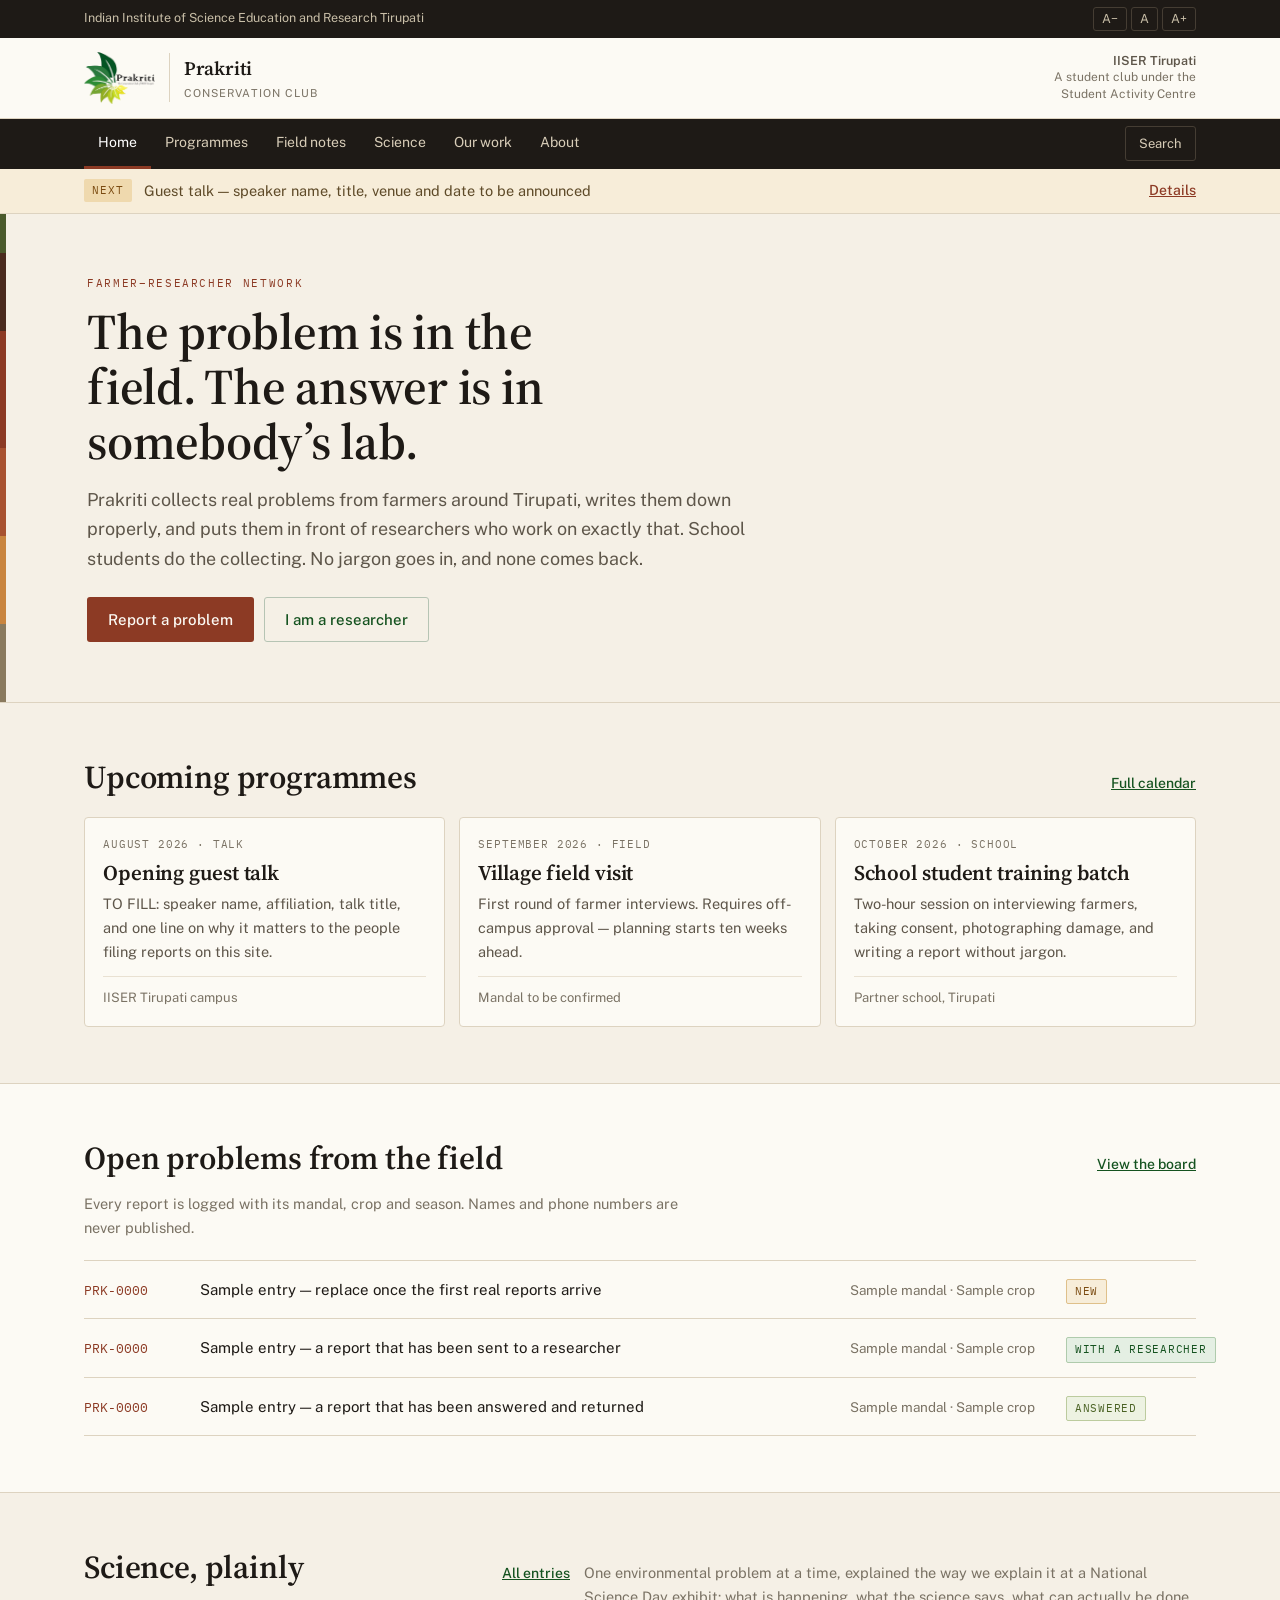
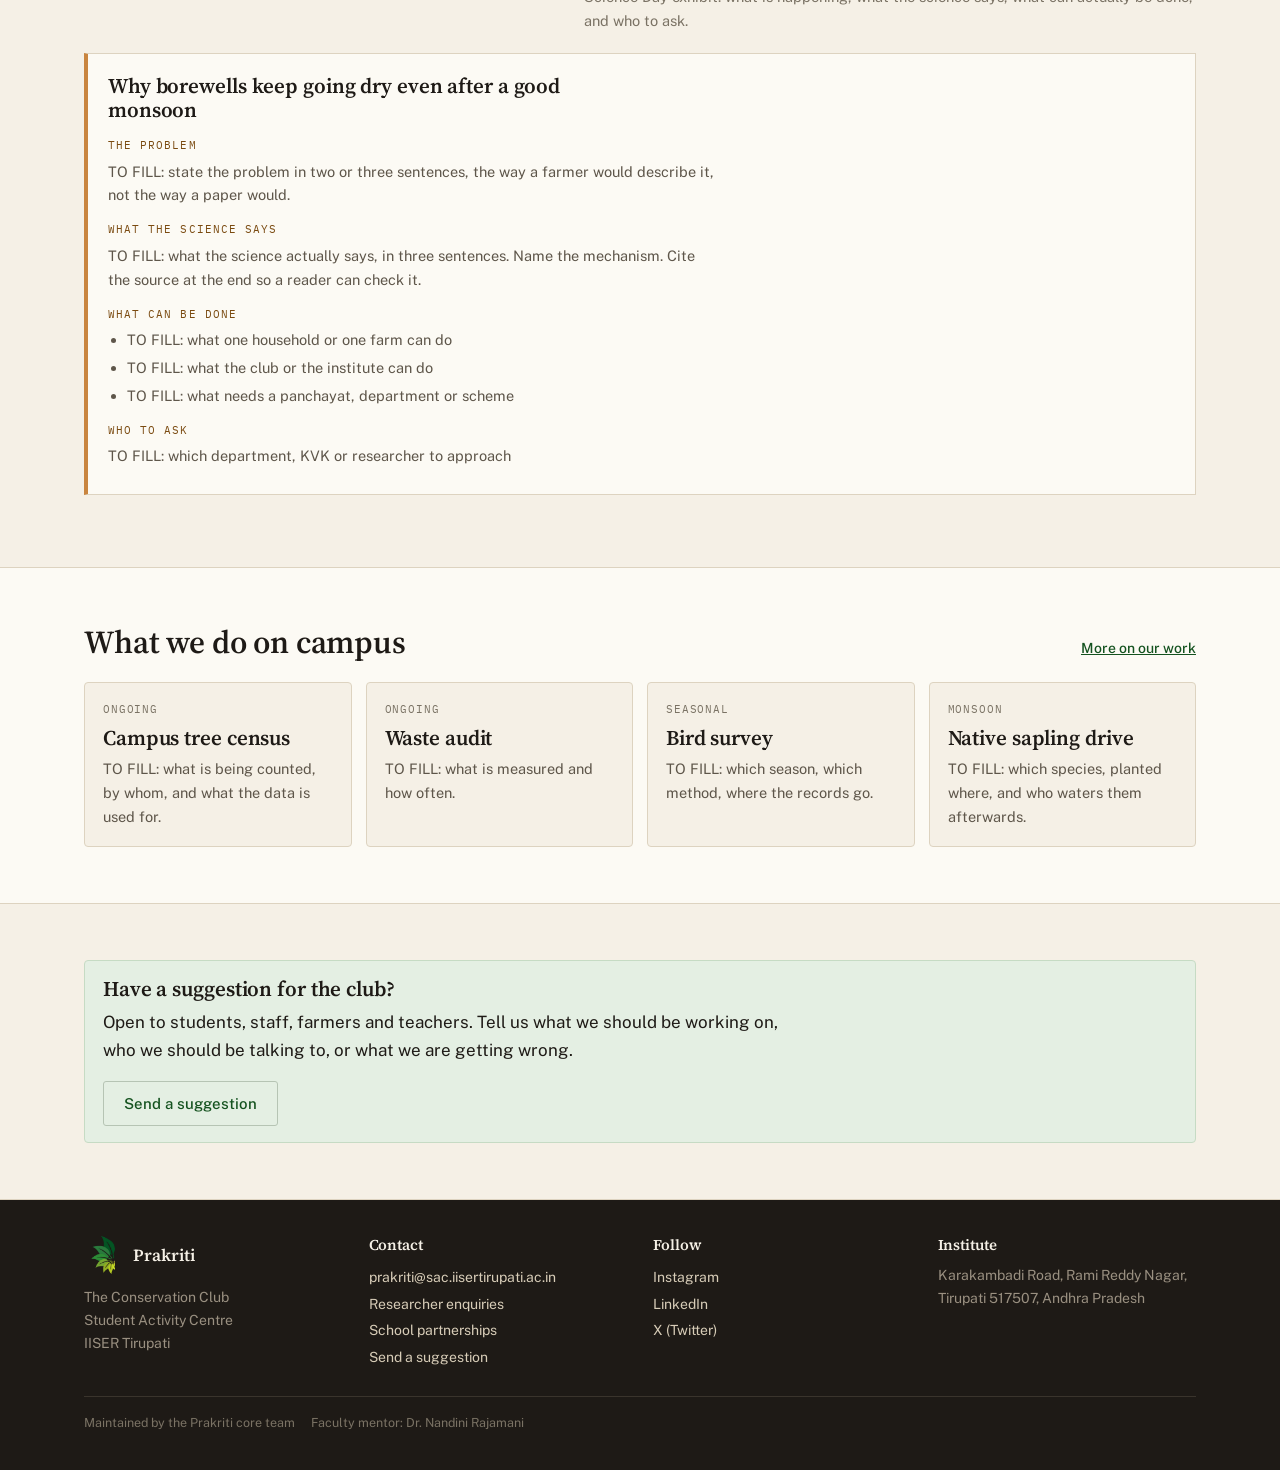
==== index.html @ 2c7c0fa4 "add site files" ====
<!DOCTYPE html>
<html lang="en">
<head>
<meta charset="utf-8">
<meta name="viewport" content="width=device-width,initial-scale=1">
<title>Prakriti — The Conservation Club of IISER Tirupati</title>
<meta name="description" content="Farmers around Tirupati report what is going wrong in their fields. School students file the reports. Researchers answer them. A student club under the Student Activity Centre, IISER Tirupati.">
<link rel="icon" href="assets/img/favicon.png">
<link rel="apple-touch-icon" href="assets/img/apple-touch-icon.png">
<link rel="preconnect" href="https://fonts.googleapis.com">
<link rel="preconnect" href="https://fonts.gstatic.com" crossorigin>
<link href="https://fonts.googleapis.com/css2?family=IBM+Plex+Mono&family=Noto+Sans+Telugu:wght@400;600&family=Public+Sans:wght@400;500;600&family=Source+Serif+4:opsz,wght@8..60,600&display=swap" rel="stylesheet">
<link rel="stylesheet" href="assets/css/style.css">
</head>
<body>
<a class="skip" href="#main">Skip to content</a>
<div id="site-header"></div>

<main id="main">

  <div class="hero">
    <div class="strata" aria-hidden="true"></div>
    <div class="hero__body">
      <p class="eyebrow">Farmer–researcher network</p>
      <h1>The problem is in the field. The answer is in somebody&rsquo;s lab.</h1>
      <p class="lede">Prakriti collects real problems from farmers around Tirupati, writes them down properly, and puts them in front of researchers who work on exactly that. School students do the collecting. No jargon goes in, and none comes back.</p>
      <div class="btnrow">
        <a class="btn btn--primary" href="field-notes.html#report">Report a problem</a>
        <a class="btn btn--secondary" href="field-notes.html#researchers">I am a researcher</a>
      </div>
    </div>
  </div>

  <section class="section">
    <div class="wrap">
      <div class="sectionhead">
        <h2>Upcoming programmes</h2>
        <a href="programmes.html">Full calendar</a>
      </div>
      <div class="grid grid--3" id="home-events"></div>
    </div>
  </section>

  <section class="section section--paper">
    <div class="wrap">
      <div class="sectionhead">
        <h2>Open problems from the field</h2>
        <a href="field-notes.html">View the board</a>
        <p>Every report is logged with its mandal, crop and season. Names and phone numbers are never published.</p>
      </div>
      <div class="board" id="home-reports"></div>
    </div>
  </section>

  <section class="section">
    <div class="wrap">
      <div class="sectionhead">
        <h2>Science, plainly</h2>
        <a href="science.html">All entries</a>
        <p>One environmental problem at a time, explained the way we explain it at a National Science Day exhibit: what is happening, what the science says, what can actually be done, and who to ask.</p>
      </div>
      <div id="home-science"></div>
    </div>
  </section>

  <section class="section section--paper">
    <div class="wrap">
      <div class="sectionhead">
        <h2>What we do on campus</h2>
        <a href="our-work.html">More on our work</a>
      </div>
      <div class="grid grid--4" id="initiatives"></div>
    </div>
  </section>

  <section class="section">
    <div class="wrap">
      <div class="callout">
        <h3 style="margin-bottom:6px">Have a suggestion for the club?</h3>
        <p>Open to students, staff, farmers and teachers. Tell us what we should be working on, who we should be talking to, or what we are getting wrong.</p>
        <p><a class="btn btn--secondary" id="suggest-link" href="#">Send a suggestion</a></p>
      </div>
    </div>
  </section>

</main>

<div id="site-footer"></div>
<script src="assets/js/content.js"></script>
<script src="assets/js/site.js"></script>
<script>
  document.addEventListener("DOMContentLoaded", function () {
    var a = document.getElementById("suggest-link");
    if (a) a.href = "mailto:" + SITE.email + "?subject=" + encodeURIComponent("Suggestion for Prakriti");
  });
</script>
</body>
</html>
---- assets/css/style.css ----
/* Prakriti — Conservation Club, IISER Tirupati
   Direction C: Soil and Signal
   Edit content in assets/js/content.js, not here. */

:root{
  --millet:#F5F0E6;
  --paper:#FCFAF4;
  --ink:#1E1A16;
  --ink-soft:#5E564A;
  --muted:#7A7264;
  --rule:#DDD3C0;
  --rule-soft:#E9E1D2;

  --laterite:#8C3A24;
  --laterite-dark:#6B2A18;
  --laterite-bg:#F5E3DC;

  --ochre:#C9853F;
  --ochre-bg:#F7EDD9;
  --ochre-text:#7A4A10;

  --green:#1B6B2E;
  --green-dark:#14521F;
  --green-bg:#E4EFE3;

  --leaf:#4A6224;

  --serif:"Source Serif 4",Georgia,serif;
  --sans:"Public Sans",system-ui,-apple-system,sans-serif;
  --mono:"IBM Plex Mono",ui-monospace,monospace;
  --telugu:"Noto Sans Telugu",var(--sans);

  --wrap:1200px;
  --gut:clamp(18px,4vw,44px);
  --strata:linear-gradient(180deg,#4A5A2C 0 8%,#4A2B1E 8% 24%,#8C3A24 24% 48%,#A85230 48% 66%,#C9853F 66% 84%,#8A7A5E 84% 100%);
}

*{box-sizing:border-box}
html{scroll-behavior:smooth;font-size:var(--rootsize,17px)}
body{
  margin:0;background:var(--millet);color:var(--ink);
  font-family:var(--sans);font-size:1rem;line-height:1.65;
  -webkit-font-smoothing:antialiased;
}
img{max-width:100%;display:block}
a{color:var(--green-dark)}
a:hover{color:var(--green)}
:focus-visible{outline:2px solid var(--laterite);outline-offset:2px}

.wrap{max-width:var(--wrap);margin:0 auto;padding-inline:var(--gut)}
.skip{position:absolute;left:-9999px}
.skip:focus{left:8px;top:8px;z-index:200;background:var(--paper);padding:8px 14px;border-radius:3px}
.sr{position:absolute;width:1px;height:1px;overflow:hidden;clip:rect(0 0 0 0);white-space:nowrap}

h1,h2,h3,h4{font-family:var(--serif);font-weight:600;line-height:1.18;margin:0;letter-spacing:-.005em}
h1{font-size:clamp(30px,4.4vw,50px);line-height:1.1}
h2{font-size:clamp(22px,2.8vw,32px)}
h3{font-size:clamp(17px,1.7vw,21px)}
h4{font-size:16px}
p{margin:0 0 1rem;max-width:68ch}
.lede{font-size:clamp(16px,1.4vw,19px);color:var(--ink-soft)}
.eyebrow{font-family:var(--mono);font-size:11px;letter-spacing:.15em;text-transform:uppercase;color:var(--laterite);margin:0 0 12px}
.muted{color:var(--muted)}
[lang="te"]{font-family:var(--telugu);line-height:1.85}

/* ---------- top bar ---------- */
.topbar{background:var(--ink);color:#C9BFA8;font-size:12.5px}
.topbar__in{display:flex;align-items:center;gap:14px;padding-block:7px;flex-wrap:wrap}
.topbar__name{margin-right:auto}
.topbar button{
  background:none;border:1px solid #453D33;color:inherit;font:inherit;
  padding:2px 8px;border-radius:3px;cursor:pointer;line-height:1.4;
}
.topbar button:hover{border-color:#7A7264;color:#F5F0E6}
.sizeset{display:flex;gap:4px}

/* ---------- masthead ---------- */
.masthead{background:var(--paper);border-bottom:1px solid var(--rule)}
.masthead__in{display:flex;align-items:center;gap:16px;padding-block:14px}
.lockup{display:flex;align-items:center;gap:14px;text-decoration:none;color:inherit}
.lockup img{height:52px;width:auto}
.lockup__txt{border-left:1px solid var(--rule);padding-left:14px}
.lockup__txt b{display:block;font-family:var(--serif);font-size:19px;font-weight:600;letter-spacing:-.01em}
.lockup__txt span{display:block;font-size:11px;letter-spacing:.1em;text-transform:uppercase;color:var(--muted)}
.masthead__inst{margin-left:auto;text-align:right;font-size:12px;color:var(--muted);line-height:1.4;max-width:22ch}
.masthead__inst b{display:block;color:var(--ink-soft);font-weight:600;font-size:12.5px}
@media(max-width:720px){
  .lockup img{height:40px}
  .masthead__inst{display:none}
}

/* ---------- nav ---------- */
.mainnav{background:var(--ink);position:sticky;top:0;z-index:80}
.mainnav__in{display:flex;align-items:stretch;gap:2px;padding-inline:var(--gut);max-width:var(--wrap);margin:0 auto}
.mainnav a{
  color:#D8CDB8;text-decoration:none;font-size:14px;padding:12px 14px;
  border-bottom:3px solid transparent;white-space:nowrap;
}
.mainnav a:hover{color:#fff;background:#2C251E}
.mainnav a[aria-current="page"]{color:#fff;border-bottom-color:var(--laterite)}
.navsearch{
  margin-left:auto;align-self:center;background:none;border:1px solid #453D33;
  color:#D8CDB8;font:inherit;font-size:13px;padding:6px 13px;border-radius:3px;cursor:pointer;
  display:flex;align-items:center;gap:7px;
}
.navsearch:hover{border-color:#7A7264;color:#fff}
.navtoggle{display:none;margin-left:auto;align-self:center;background:none;border:1px solid #453D33;color:#D8CDB8;font:inherit;padding:6px 12px;border-radius:3px;cursor:pointer}
@media(max-width:900px){
  .mainnav__in{flex-wrap:wrap}
  .navtoggle{display:block}
  .mainnav__links{display:none;width:100%;flex-direction:column;padding-bottom:8px}
  .mainnav__links.open{display:flex}
  .mainnav__links a{border-bottom:1px solid #2C251E;border-left:3px solid transparent}
  .mainnav__links a[aria-current="page"]{border-left-color:var(--laterite);border-bottom-color:#2C251E}
  .navsearch{order:-1;margin-left:auto}
}
@media(min-width:901px){.mainnav__links{display:flex}}

/* ---------- strata + hero ---------- */
.strata{width:6px;flex:none;background:var(--strata)}
.hero{display:flex;background:var(--millet);border-bottom:1px solid var(--rule)}
.hero__body{flex:1;padding:clamp(30px,5vw,60px) var(--gut);max-width:var(--wrap);margin-inline:auto}
.hero h1{max-width:20ch;margin-bottom:16px}
.hero .lede{max-width:60ch}
.btnrow{display:flex;flex-wrap:wrap;gap:10px;margin-top:24px}

.btn{
  display:inline-block;font-family:var(--sans);font-size:15px;font-weight:500;
  padding:11px 20px;border-radius:3px;border:1px solid transparent;
  text-decoration:none;cursor:pointer;line-height:1.4;
}
.btn--primary{background:var(--laterite);color:var(--paper)}
.btn--primary:hover{background:var(--laterite-dark);color:var(--paper)}
.btn--secondary{border-color:#B6C4B4;color:var(--green-dark);background:none}
.btn--secondary:hover{border-color:var(--green);background:var(--green-bg);color:var(--green-dark)}
.btn--wide{width:100%;text-align:center}

/* ---------- announcement ---------- */
.announce{background:var(--ochre-bg);border-bottom:1px solid var(--rule)}
.announce__in{display:flex;align-items:center;gap:12px;padding-block:10px;flex-wrap:wrap}
.tag{
  font-family:var(--mono);font-size:10.5px;letter-spacing:.1em;text-transform:uppercase;
  padding:3px 8px;border-radius:2px;background:#EFD9AE;color:var(--ochre-text);white-space:nowrap;
}
.announce__txt{font-size:14.5px;color:#5E4A28}
.announce a{margin-left:auto;font-size:14px;color:var(--laterite);font-weight:500}

/* ---------- sections ---------- */
.section{padding-block:clamp(34px,5vw,56px);border-bottom:1px solid var(--rule)}
.section--paper{background:var(--paper)}
.sectionhead{display:flex;align-items:baseline;gap:14px;flex-wrap:wrap;margin-bottom:20px}
.sectionhead p{margin:0;width:100%;color:var(--muted);font-size:14.5px}
.sectionhead a{margin-left:auto;font-size:14px;font-weight:500}

.crumbs{font-size:13px;color:var(--muted);padding-block:12px}
.crumbs a{color:var(--muted)}

.pagehead{padding-block:clamp(26px,4vw,44px);border-bottom:1px solid var(--rule)}
.pagehead h1{margin-bottom:10px}

/* ---------- cards ---------- */
.grid{display:grid;gap:14px}
.grid--3{grid-template-columns:repeat(auto-fit,minmax(240px,1fr))}
.grid--4{grid-template-columns:repeat(auto-fit,minmax(190px,1fr))}
.grid--2{grid-template-columns:repeat(auto-fit,minmax(300px,1fr))}

.card{background:var(--paper);border:1px solid var(--rule);border-radius:4px;padding:18px}
.section--paper .card{background:var(--millet)}
.card__meta{font-family:var(--mono);font-size:10.5px;letter-spacing:.08em;text-transform:uppercase;color:var(--muted);margin-bottom:8px}
.card h3{margin-bottom:6px}
.card p{font-size:14.5px;color:var(--ink-soft);margin:0}
.card__foot{margin-top:12px;padding-top:10px;border-top:1px solid var(--rule-soft);font-size:13px;color:var(--muted)}

/* ---------- report board ---------- */
.board{border-top:1px solid var(--rule)}
.brow{
  display:grid;grid-template-columns:100px 1fr 200px 130px;gap:16px;align-items:baseline;
  padding:14px 0;border-bottom:1px solid var(--rule);
}
.brow__id{font-family:var(--mono);font-size:12.5px;color:var(--laterite)}
.brow__q{font-size:15px}
.brow__loc{font-size:13.5px;color:var(--muted)}
@media(max-width:820px){
  .brow{grid-template-columns:100px 1fr;row-gap:5px}
  .brow__loc,.brow__status{grid-column:2}
}
.chip{
  display:inline-block;font-family:var(--mono);font-size:10.5px;letter-spacing:.07em;
  text-transform:uppercase;padding:3px 8px;border-radius:2px;border:1px solid;white-space:nowrap;
}
.chip--new{color:var(--ochre-text);border-color:#DFC08A;background:var(--ochre-bg)}
.chip--routed{color:var(--green-dark);border-color:#AFCBAC;background:var(--green-bg)}
.chip--answered{color:var(--leaf);border-color:#BCCB9E;background:#EDF2E2}

/* ---------- science entry ---------- */
.sci{background:var(--paper);border:1px solid var(--rule);border-left:4px solid var(--ochre);border-radius:0;padding:20px;margin-bottom:16px}
.section--paper .sci{background:var(--millet)}
.sci h3{margin-bottom:14px;max-width:46ch}
.sci__block{margin-bottom:14px}
.sci__block:last-child{margin-bottom:0}
.sci__label{font-family:var(--mono);font-size:10.5px;letter-spacing:.1em;text-transform:uppercase;color:var(--ochre-text);margin-bottom:5px}
.sci__block p{font-size:14.5px;color:var(--ink-soft);margin:0 0 6px}
.sci__block ul{margin:0;padding-left:19px;font-size:14.5px;color:var(--ink-soft)}
.sci__block li{margin-bottom:4px}

/* ---------- people ---------- */
.person{display:flex;gap:16px;background:var(--paper);border:1px solid var(--rule);border-radius:4px;padding:18px}
.section--paper .person{background:var(--millet)}
.person__ph{
  width:76px;height:76px;flex:none;border-radius:4px;background:var(--rule-soft);
  border:1px solid var(--rule);display:flex;align-items:center;justify-content:center;
  font-family:var(--mono);font-size:9.5px;color:var(--muted);text-align:center;overflow:hidden;
}
.person__ph img{width:100%;height:100%;object-fit:cover}
.person h3{font-size:18px;margin-bottom:2px}
.person__role{font-size:13.5px;color:var(--muted);margin-bottom:8px}
.person p{font-size:14.5px;color:var(--ink-soft);margin:0 0 8px}

.reg{width:100%;border-collapse:collapse;font-size:14.5px}
.reg th{
  text-align:left;font-family:var(--mono);font-size:10.5px;letter-spacing:.09em;
  text-transform:uppercase;color:var(--muted);font-weight:400;
  padding:8px 12px 8px 0;border-bottom:1px solid var(--rule);
}
.reg td{padding:11px 12px 11px 0;border-bottom:1px solid var(--rule-soft);vertical-align:top}
.reg td:first-child{font-family:var(--mono);font-size:12.5px;color:var(--laterite);white-space:nowrap}

/* ---------- forms ---------- */
.field{margin-bottom:15px}
.field label{display:block;font-size:14px;font-weight:600;margin-bottom:5px}
.field .opt{font-weight:400;color:var(--muted);font-size:12.5px}
.field input,.field select,.field textarea{
  width:100%;background:var(--paper);border:1px solid var(--rule);color:var(--ink);
  font-family:inherit;font-size:16px;padding:11px 12px;border-radius:3px;
}
.field textarea{min-height:120px;resize:vertical}
.field input:focus,.field textarea:focus,.field select:focus{border-color:var(--laterite);outline:none}
.formnote{font-size:13.5px;color:var(--muted)}
.status{font-size:14px;min-height:1.4em;margin:12px 0 0}
.status[data-tone="ok"]{color:var(--leaf)}
.status[data-tone="err"]{color:var(--laterite)}

.callout{background:var(--green-bg);border:1px solid #C6DBC4;border-radius:4px;padding:16px 18px}
.callout p:last-child{margin-bottom:0}

/* ---------- search ---------- */
.searchpanel{
  display:none;position:fixed;inset:0;z-index:120;background:rgba(30,26,22,.55);
  padding:8vh 16px 16px;
}
.searchpanel.open{display:block}
.searchbox{
  max-width:620px;margin:0 auto;background:var(--paper);border-radius:6px;
  border:1px solid var(--rule);overflow:hidden;
}
.searchbox input{
  width:100%;border:none;border-bottom:1px solid var(--rule);padding:16px 18px;
  font-family:inherit;font-size:17px;background:var(--paper);color:var(--ink);
}
.searchbox input:focus{outline:none}
.results{max-height:56vh;overflow-y:auto}
.results a{display:block;padding:12px 18px;border-bottom:1px solid var(--rule-soft);text-decoration:none;color:var(--ink)}
.results a:hover{background:var(--millet)}
.results .rk{font-family:var(--mono);font-size:10px;letter-spacing:.09em;text-transform:uppercase;color:var(--muted)}
.results .rt{font-size:15px;margin-top:2px}
.results__empty{padding:18px;color:var(--muted);font-size:14.5px}

/* ---------- footer ---------- */
.foot{background:var(--ink);color:#9A9081;padding-block:36px;font-size:14px}
.foot a{color:#D8CDB8;text-decoration:none}
.foot a:hover{color:#fff;text-decoration:underline}
.foot__grid{display:grid;grid-template-columns:repeat(auto-fit,minmax(190px,1fr));gap:26px}
.foot h4{font-family:var(--serif);color:#F5F0E6;font-size:15px;margin-bottom:10px;font-weight:600}
.foot ul{list-style:none;margin:0;padding:0;line-height:1.9}
.foot__brand{display:flex;align-items:center;gap:11px;margin-bottom:12px}
.foot__brand img{height:38px;width:auto}
.foot__brand b{font-family:var(--serif);color:#F5F0E6;font-size:17px;font-weight:600}
.foot__legal{
  border-top:1px solid #3A342C;margin-top:26px;padding-top:16px;
  font-size:12.5px;color:#7A7264;display:flex;gap:16px;flex-wrap:wrap;
}

.pending{
  border:1px dashed var(--rule);border-radius:4px;padding:16px 18px;
  color:var(--muted);font-size:14.5px;background:var(--paper);
}
.section--paper .pending{background:var(--millet)}

@media (prefers-reduced-motion:reduce){
  html{scroll-behavior:auto}
  *{animation:none!important;transition:none!important}
}
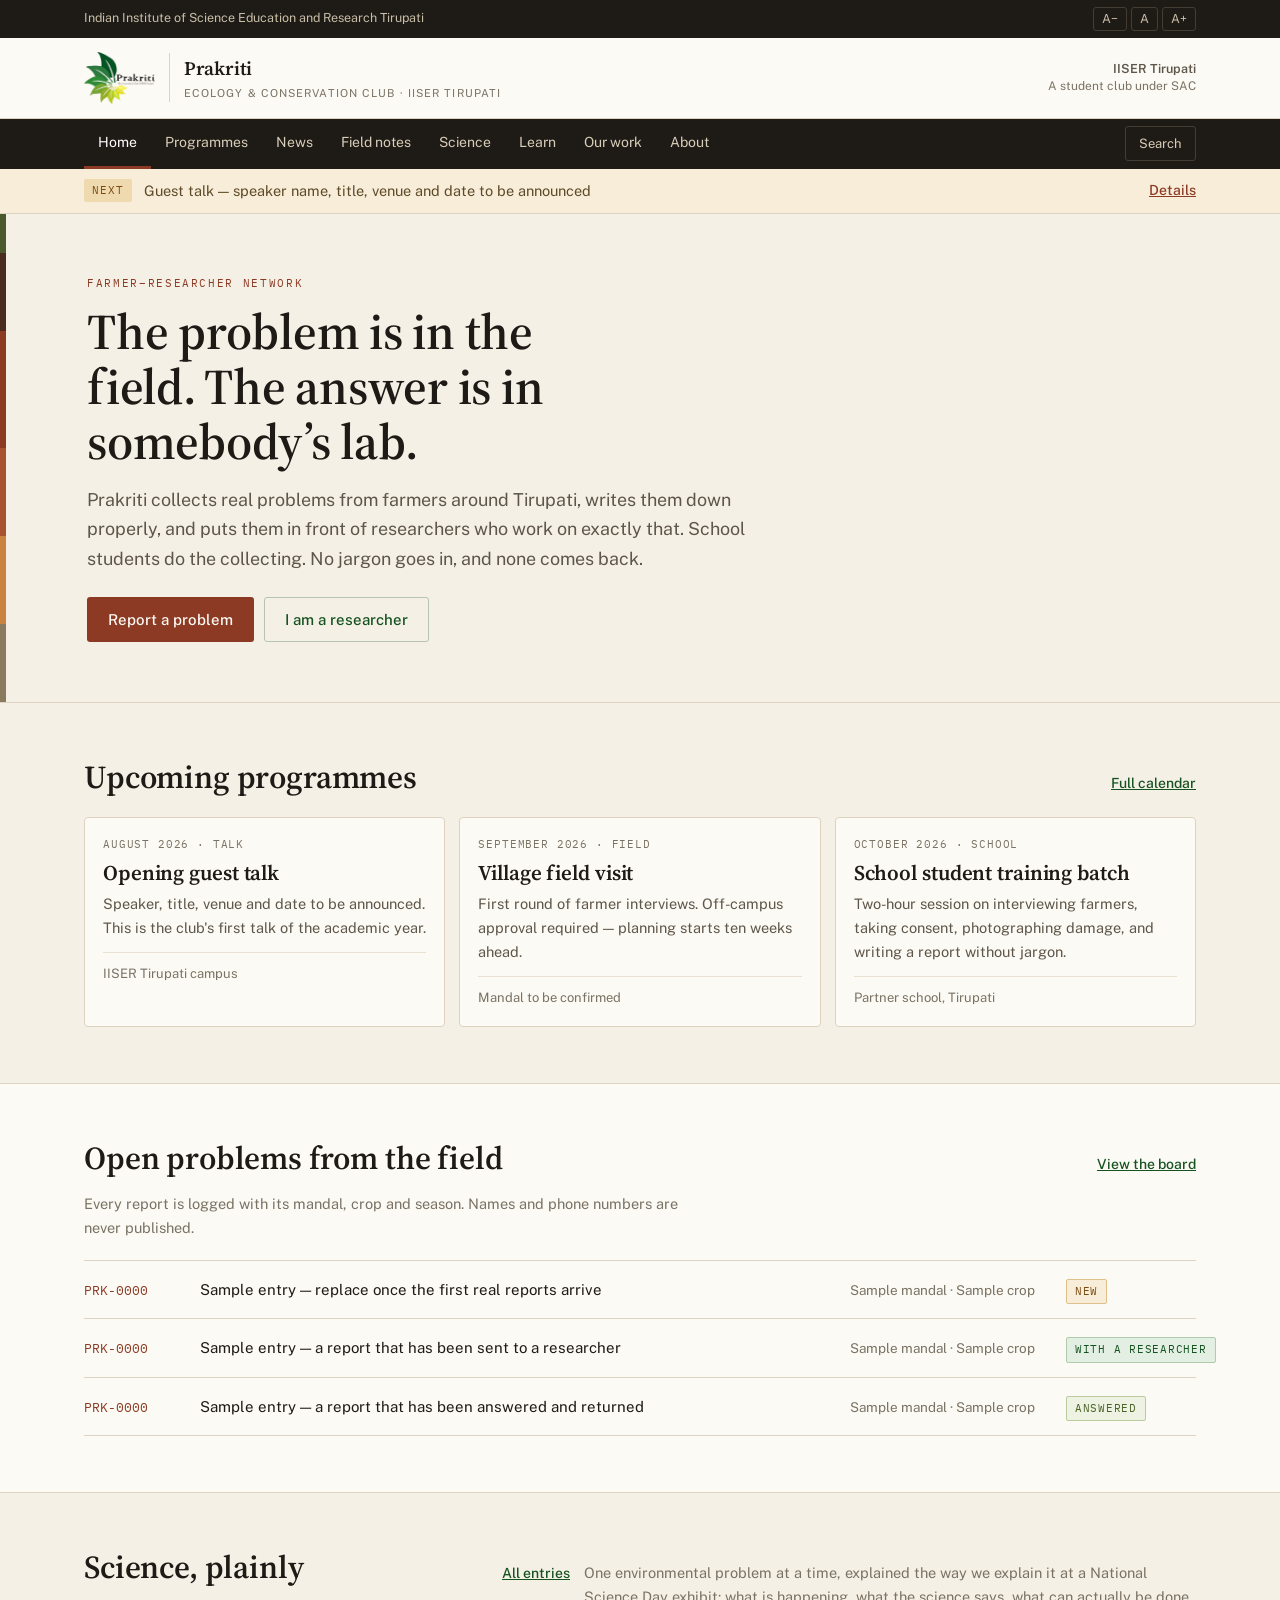
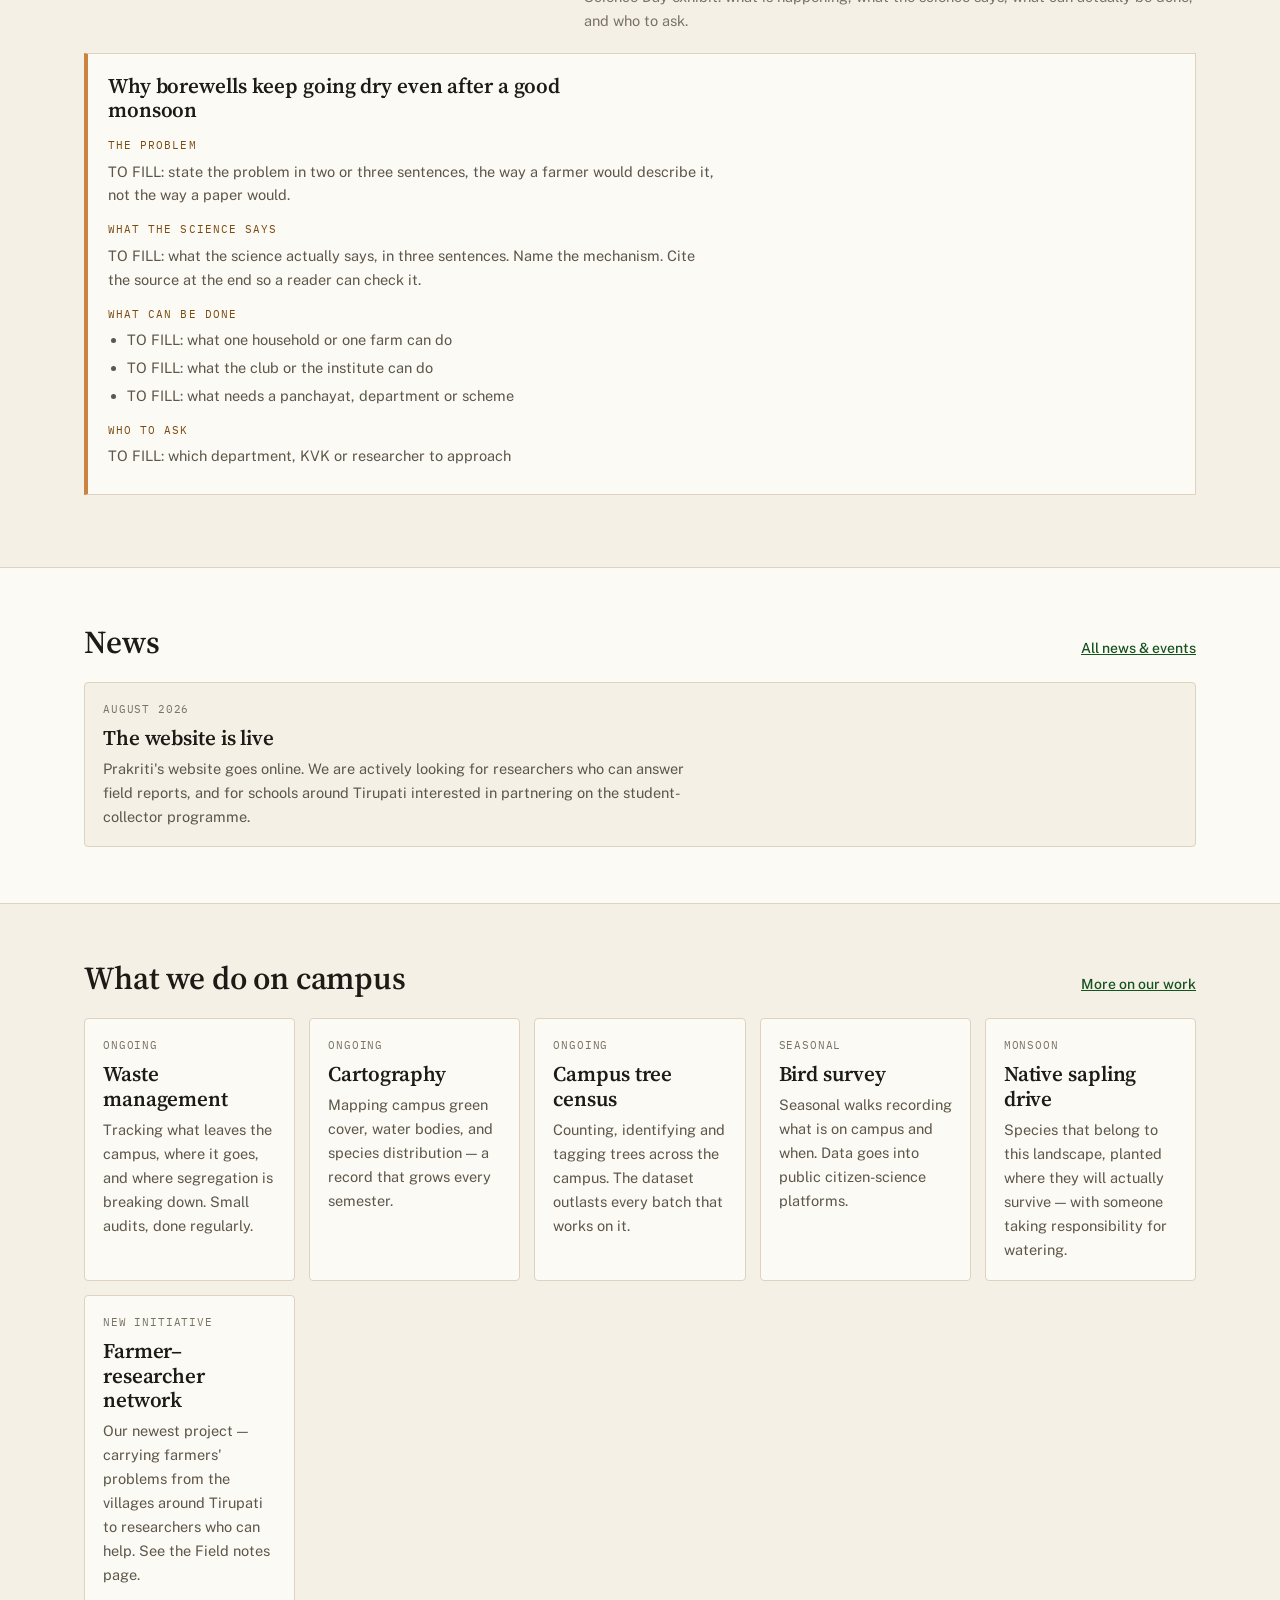
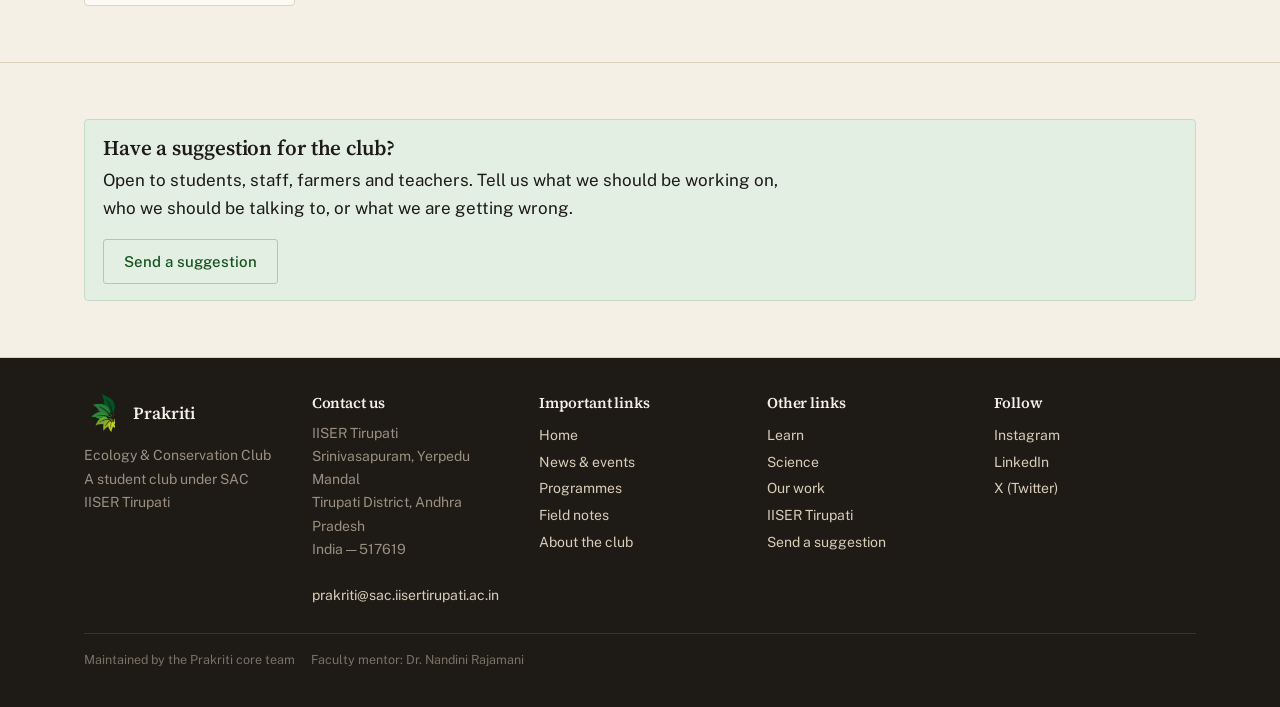
==== commit 29d4784d: "update content, add News and Learn pages" ====
--- a/index.html
+++ b/index.html
@@ -3,7 +3,7 @@
 <head>
 <meta charset="utf-8">
 <meta name="viewport" content="width=device-width,initial-scale=1">
-<title>Prakriti — The Conservation Club of IISER Tirupati</title>
+<title>Prakriti — Ecology and Conservation Club of IISER Tirupati</title>
 <meta name="description" content="Farmers around Tirupati report what is going wrong in their fields. School students file the reports. Researchers answer them. A student club under the Student Activity Centre, IISER Tirupati.">
 <link rel="icon" href="assets/img/favicon.png">
 <link rel="apple-touch-icon" href="assets/img/apple-touch-icon.png">
@@ -66,6 +66,16 @@
   <section class="section section--paper">
     <div class="wrap">
       <div class="sectionhead">
+        <h2>News</h2>
+        <a href="news.html">All news &amp; events</a>
+      </div>
+      <div class="grid grid--2" id="home-news"></div>
+    </div>
+  </section>
+
+  <section class="section">
+    <div class="wrap">
+      <div class="sectionhead">
         <h2>What we do on campus</h2>
         <a href="our-work.html">More on our work</a>
       </div>
--- a/assets/css/style.css
+++ b/assets/css/style.css
@@ -216,6 +216,9 @@
 .person__role{font-size:13.5px;color:var(--muted);margin-bottom:8px}
 .person p{font-size:14.5px;color:var(--ink-soft);margin:0 0 8px}
 
+.teamlist{margin:0;padding-left:18px;font-size:14.5px;color:var(--ink-soft);line-height:1.9}
+.teamlist li{margin-bottom:2px}
+
 .reg{width:100%;border-collapse:collapse;font-size:14.5px}
 .reg th{
   text-align:left;font-family:var(--mono);font-size:10.5px;letter-spacing:.09em;
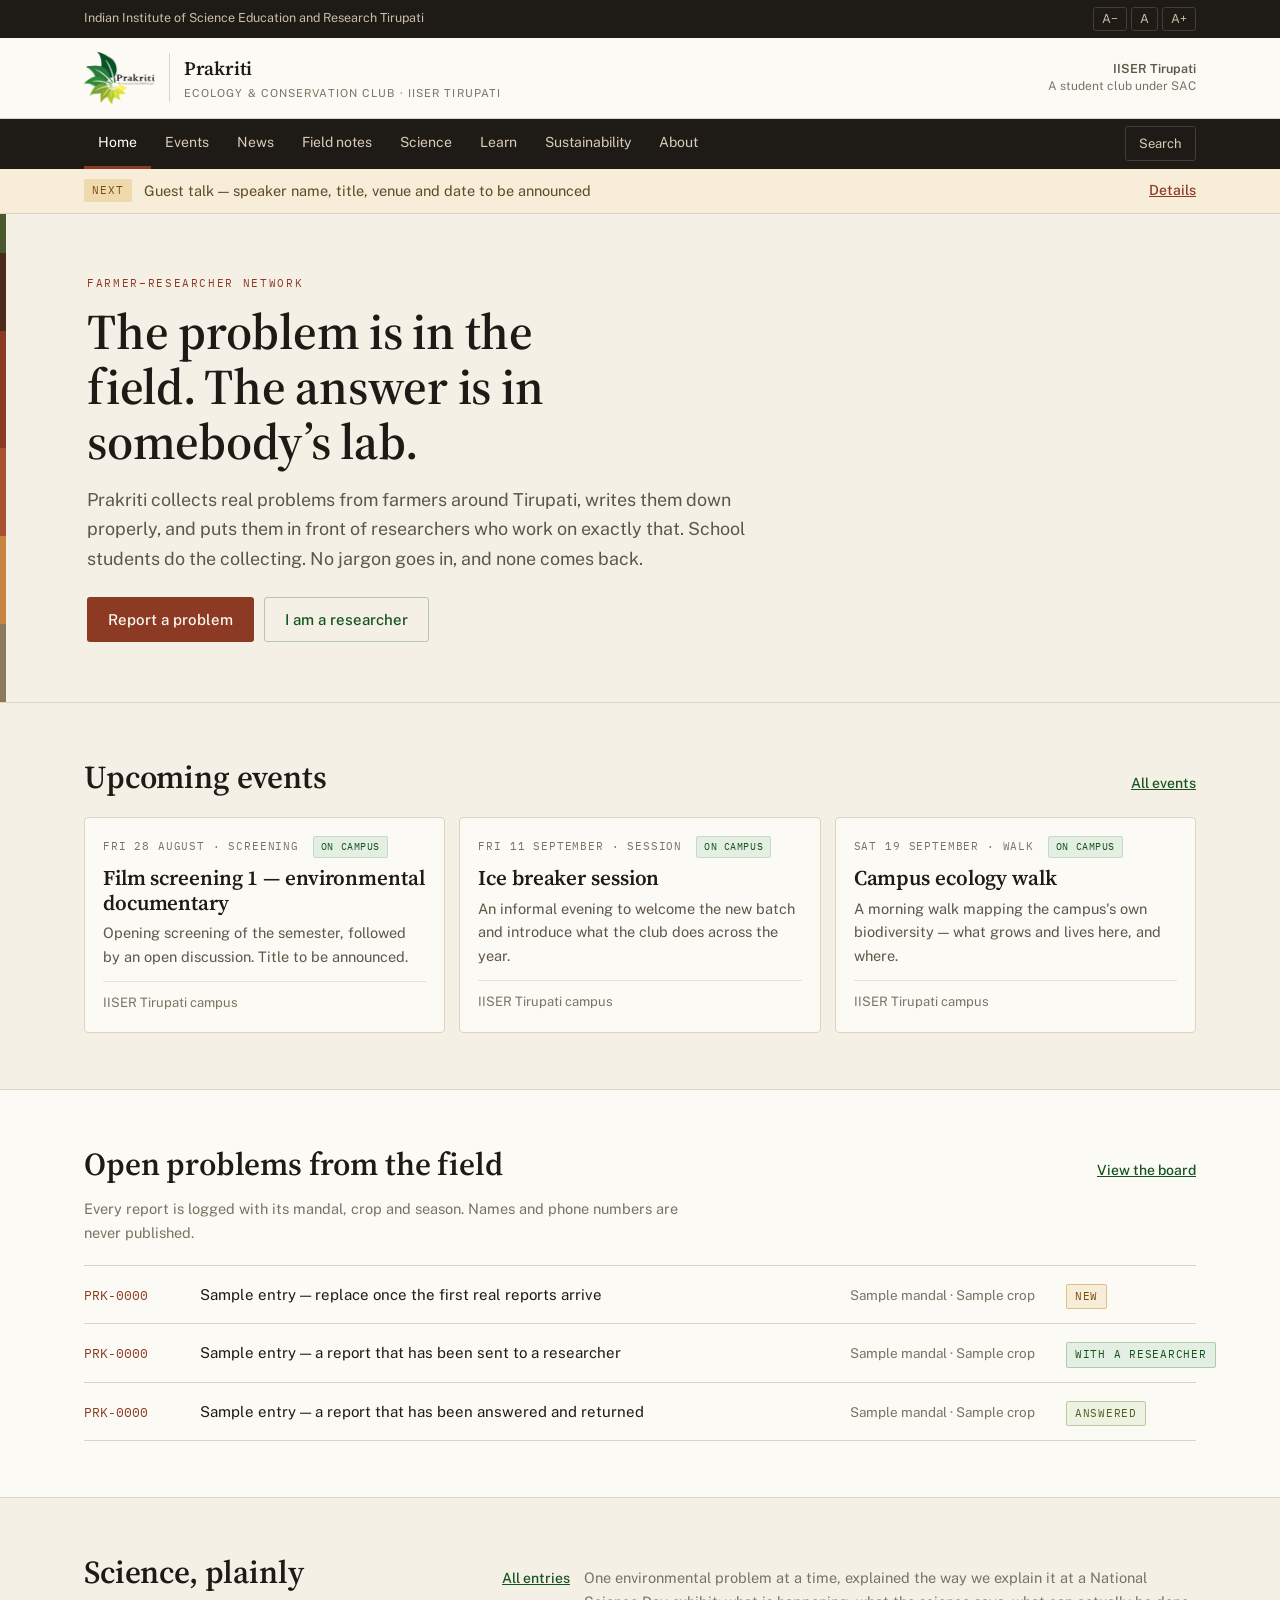
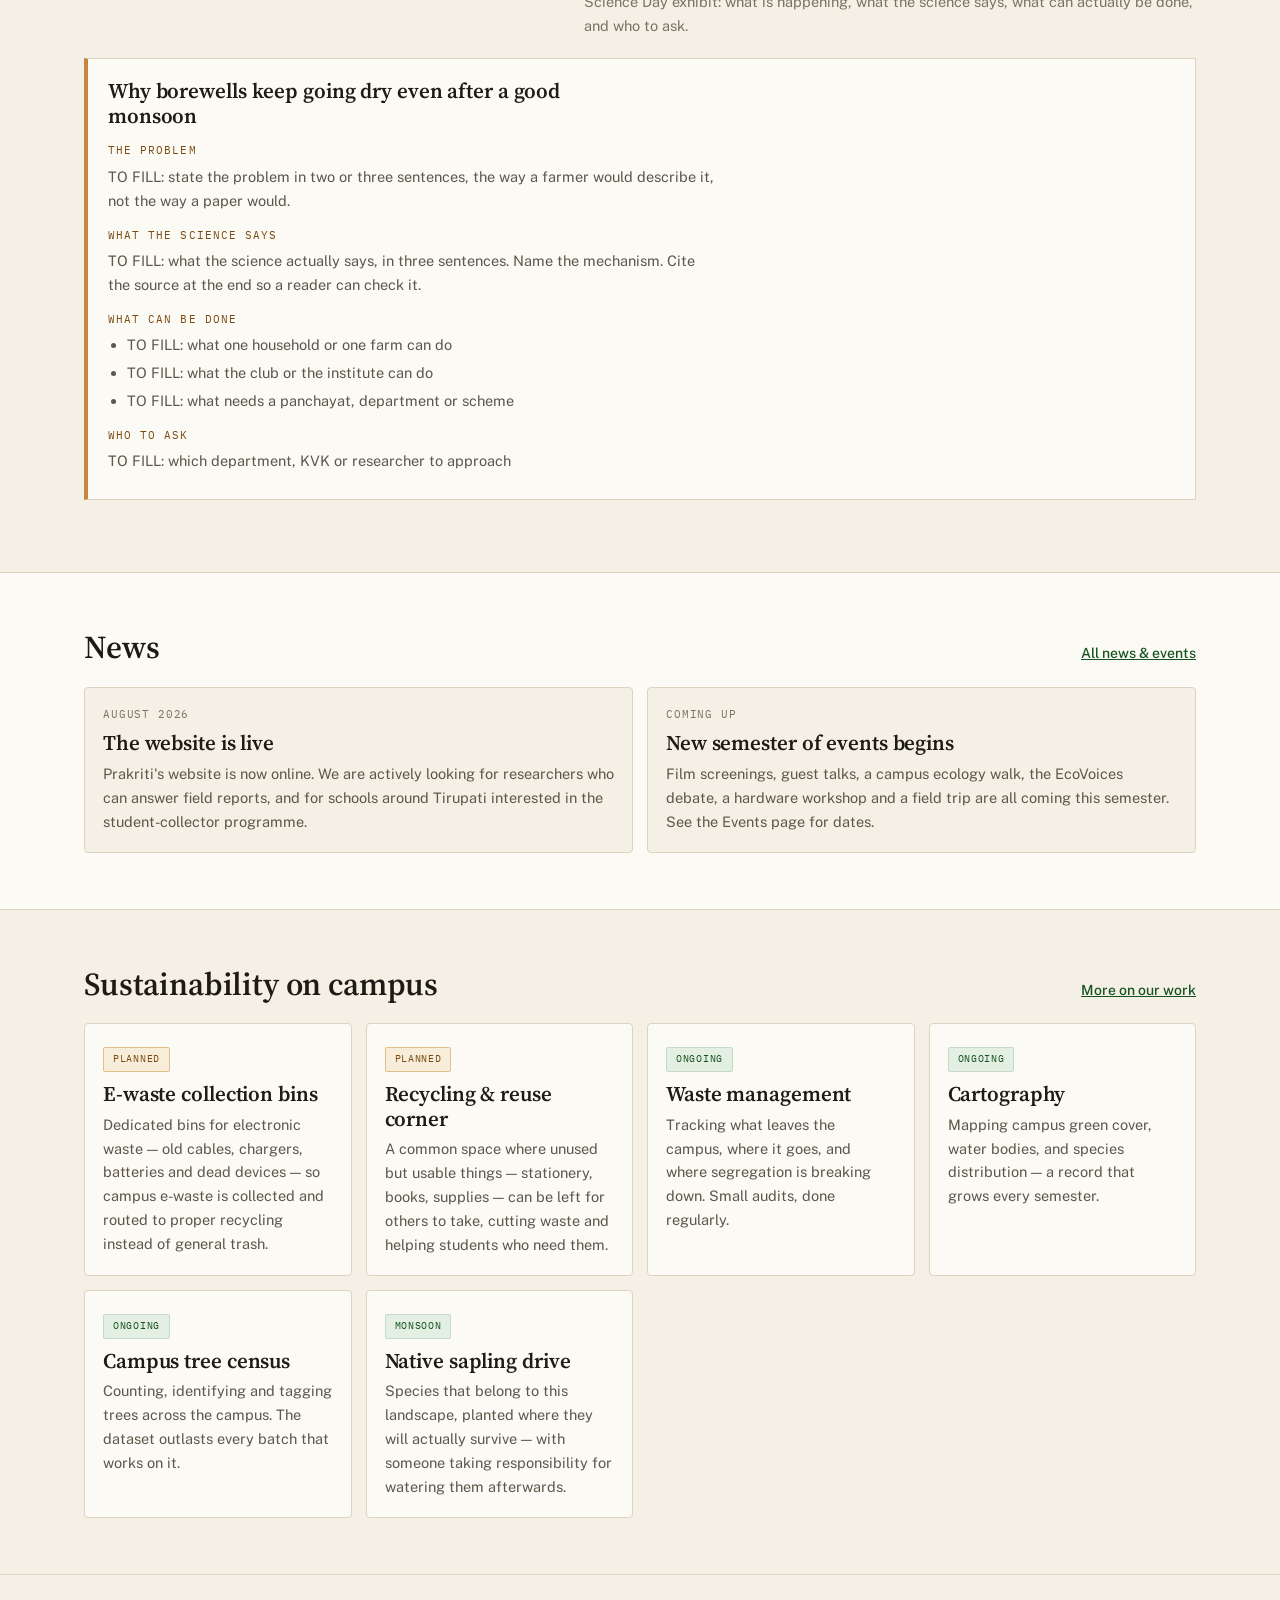
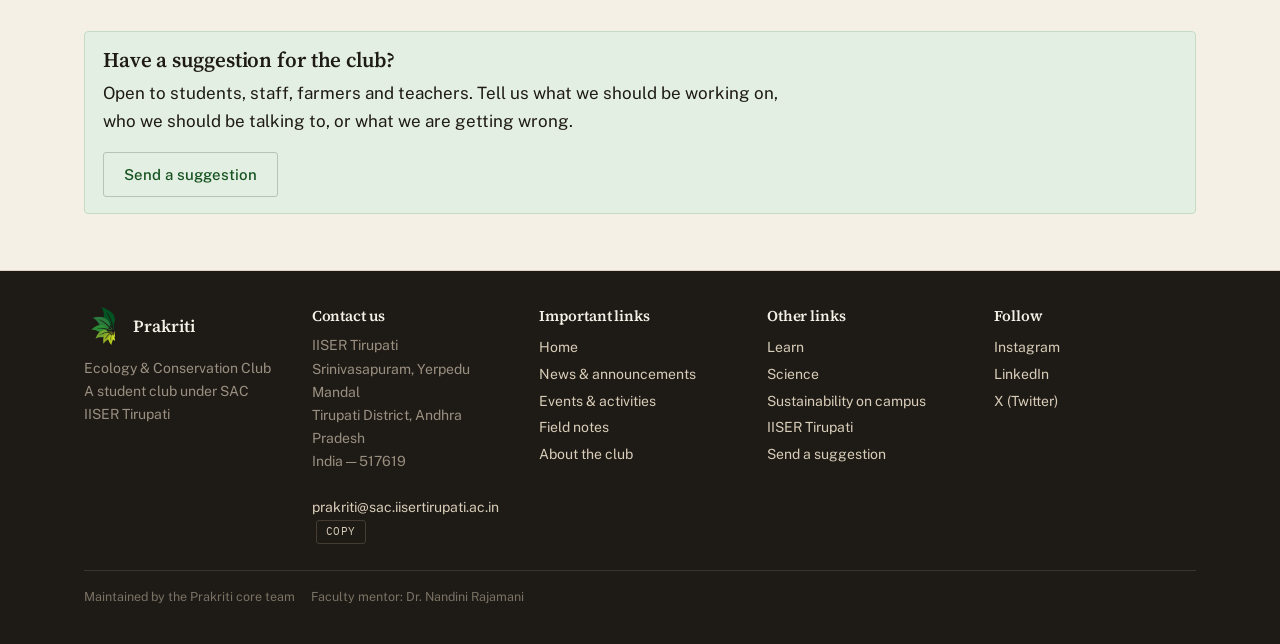
==== commit 97e299a2: "fourth update" ====
--- a/index.html
+++ b/index.html
@@ -34,8 +34,8 @@
   <section class="section">
     <div class="wrap">
       <div class="sectionhead">
-        <h2>Upcoming programmes</h2>
-        <a href="programmes.html">Full calendar</a>
+        <h2>Upcoming events</h2>
+        <a href="events.html">All events</a>
       </div>
       <div class="grid grid--3" id="home-events"></div>
     </div>
@@ -76,10 +76,10 @@
   <section class="section">
     <div class="wrap">
       <div class="sectionhead">
-        <h2>What we do on campus</h2>
-        <a href="our-work.html">More on our work</a>
+        <h2>Sustainability on campus</h2>
+        <a href="sustainability.html">More on our work</a>
       </div>
-      <div class="grid grid--4" id="initiatives"></div>
+      <div class="grid grid--3" id="initiatives"></div>
     </div>
   </section>
 
--- a/assets/css/style.css
+++ b/assets/css/style.css
@@ -216,6 +216,27 @@
 .person__role{font-size:13.5px;color:var(--muted);margin-bottom:8px}
 .person p{font-size:14.5px;color:var(--ink-soft);margin:0 0 8px}
 
+.scopetag{
+  display:inline-block;font-family:var(--mono);font-size:9.5px;letter-spacing:.06em;
+  text-transform:uppercase;padding:2px 7px;border-radius:2px;margin-left:6px;
+  background:var(--green-bg);color:var(--green-dark);border:1px solid #C6DBC4;
+}
+.scopetag--off{background:var(--ochre-bg);color:var(--ochre-text);border-color:#DFC08A}
+
+.statusbadge{
+  display:inline-block;font-family:var(--mono);font-size:10px;letter-spacing:.07em;
+  text-transform:uppercase;padding:3px 9px;border-radius:2px;margin-bottom:10px;
+  background:var(--green-bg);color:var(--green-dark);border:1px solid #C6DBC4;
+}
+.statusbadge--planned{background:var(--ochre-bg);color:var(--ochre-text);border-color:#DFC08A}
+
+.copybtn{
+  font-family:var(--mono);font-size:10.5px;letter-spacing:.06em;text-transform:uppercase;
+  background:none;border:1px solid #453D33;color:#D8CDB8;
+  padding:3px 9px;border-radius:3px;cursor:pointer;margin-left:4px;line-height:1.5;
+}
+.copybtn:hover{border-color:#7A7264;color:#fff}
+
 .teamlist{margin:0;padding-left:18px;font-size:14.5px;color:var(--ink-soft);line-height:1.9}
 .teamlist li{margin-bottom:2px}
 
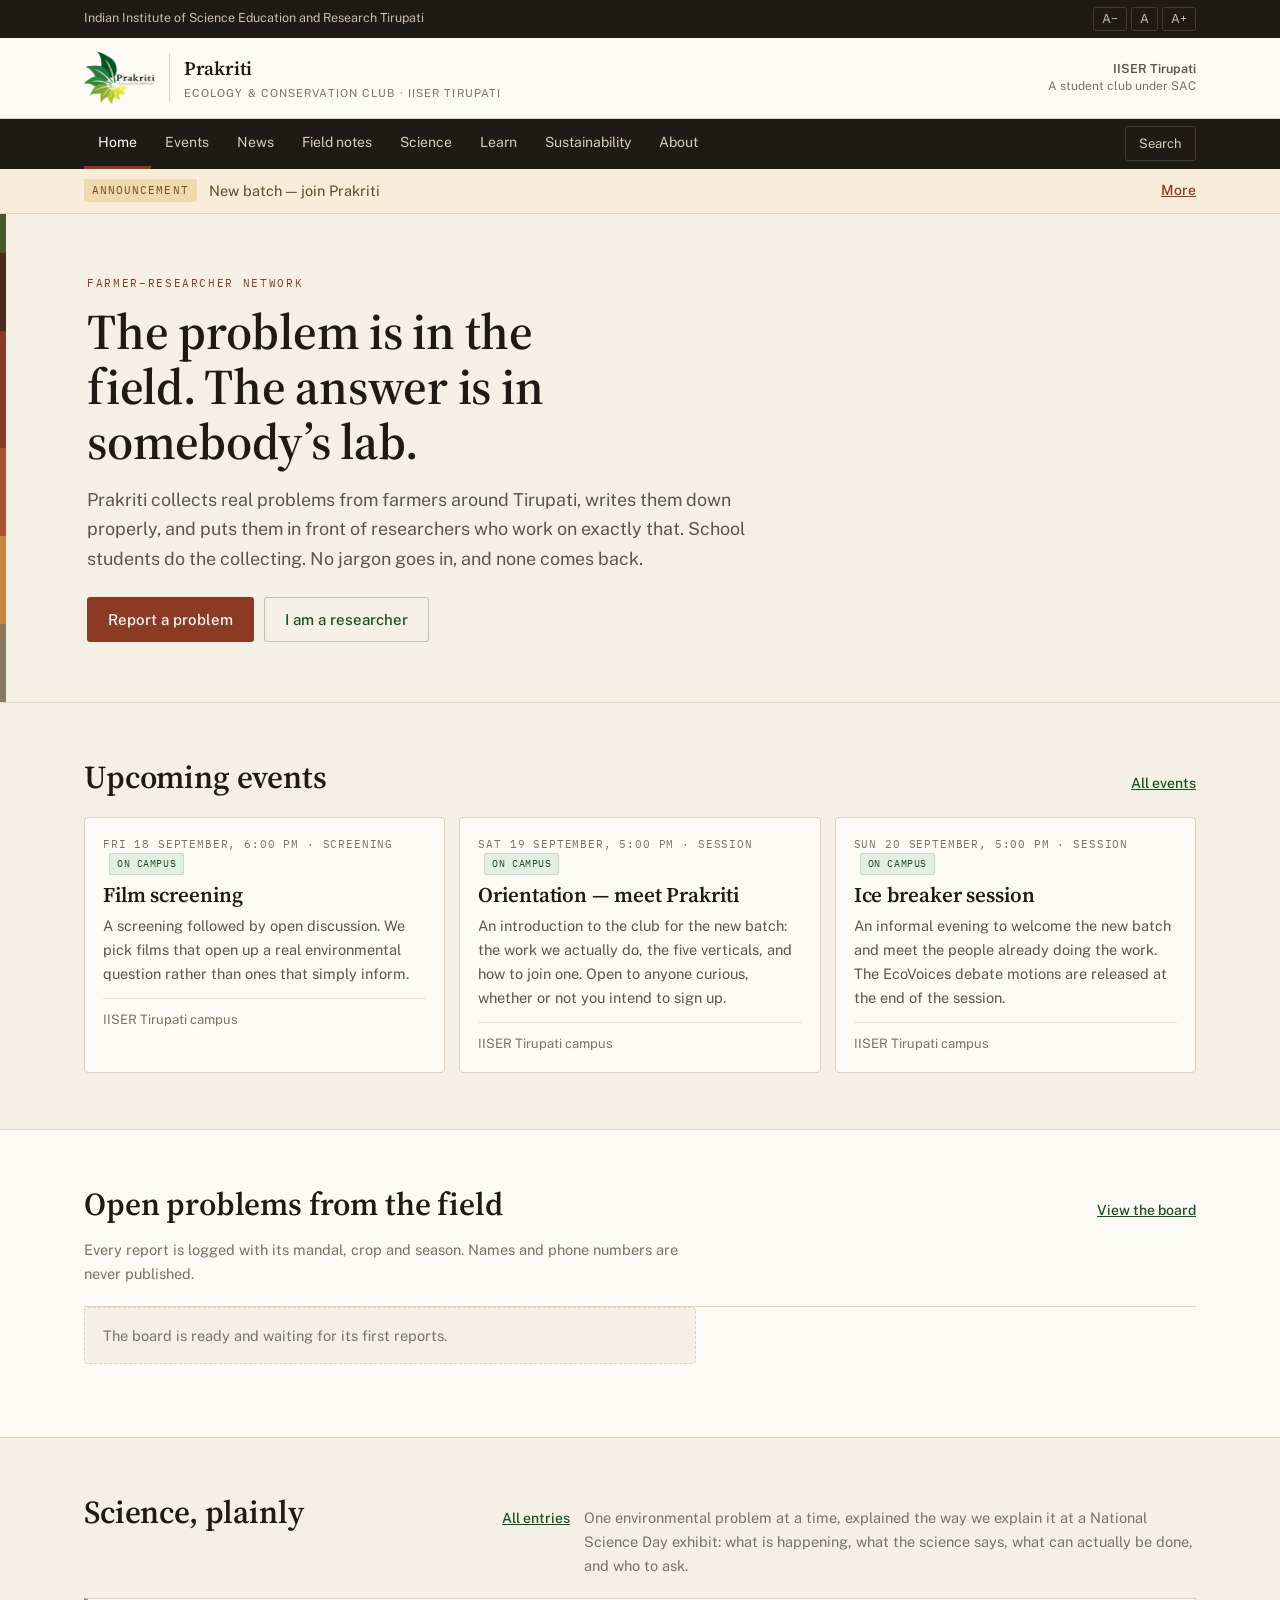
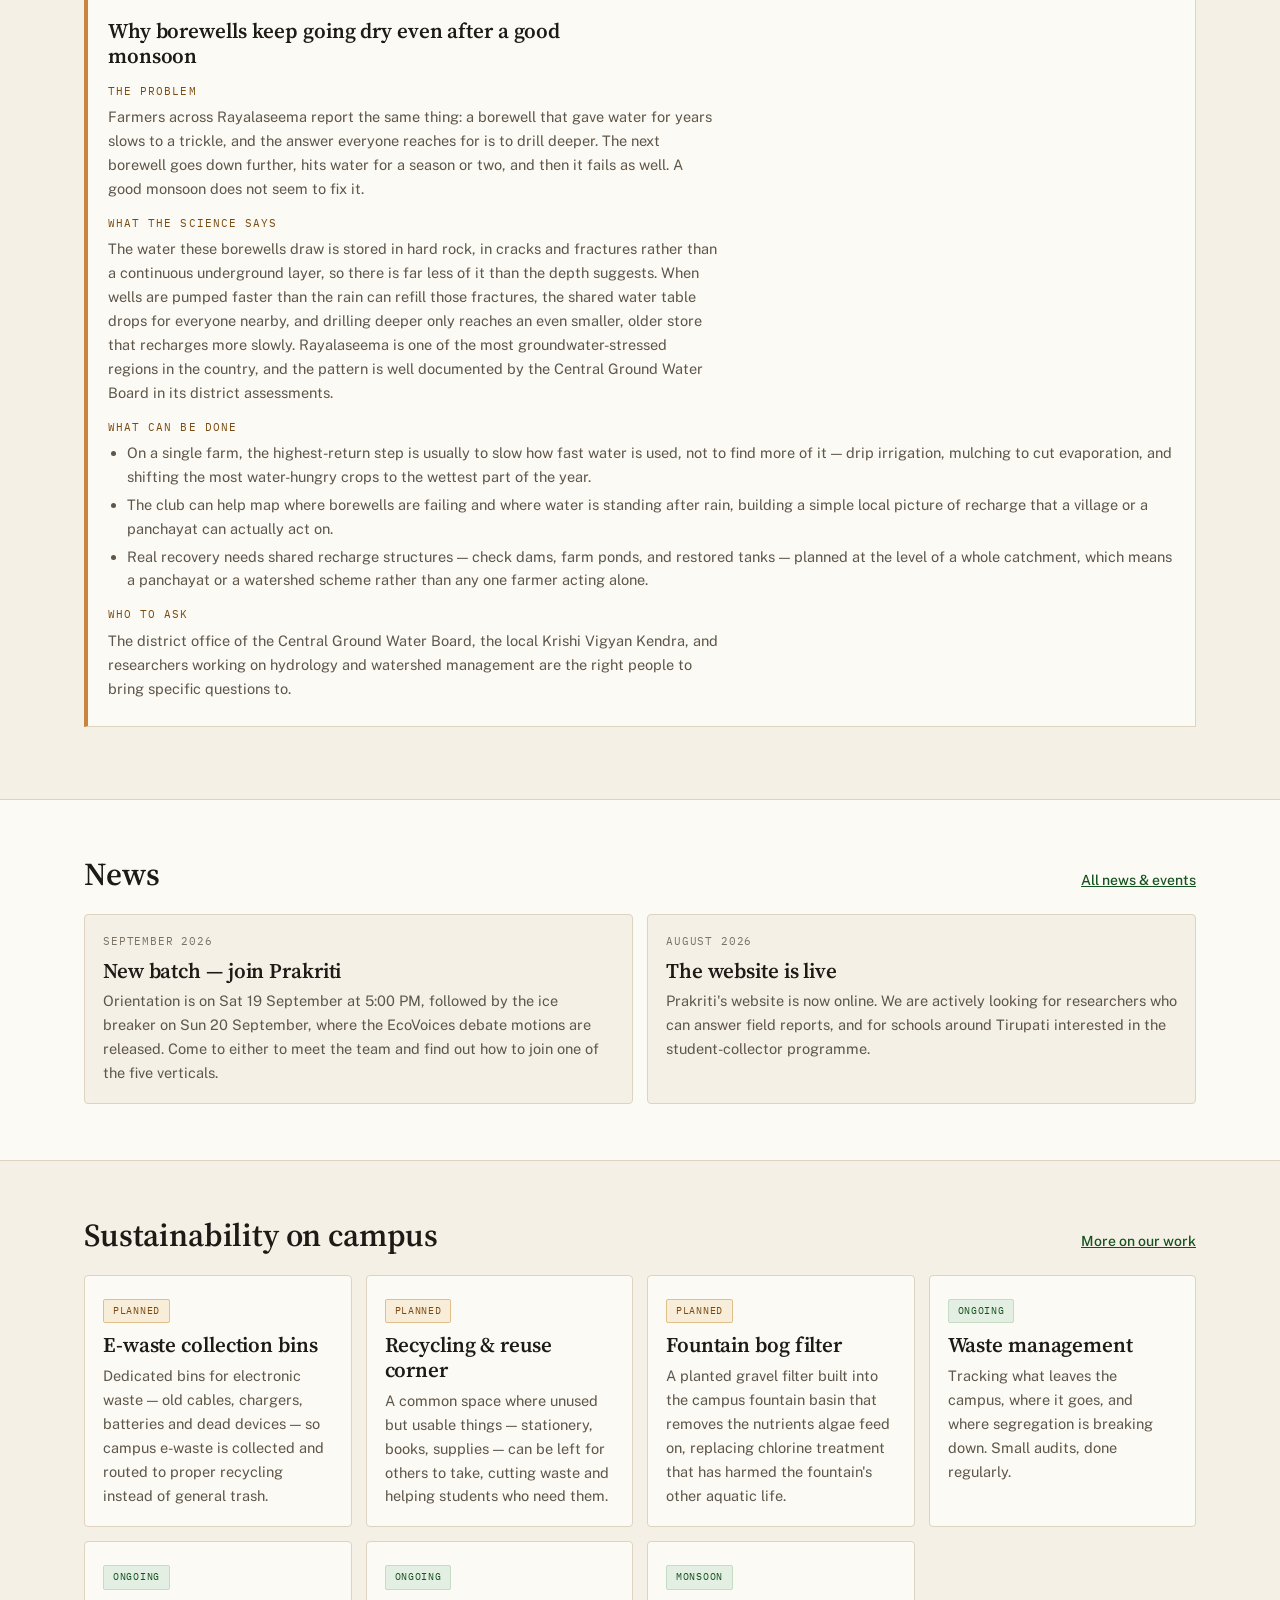
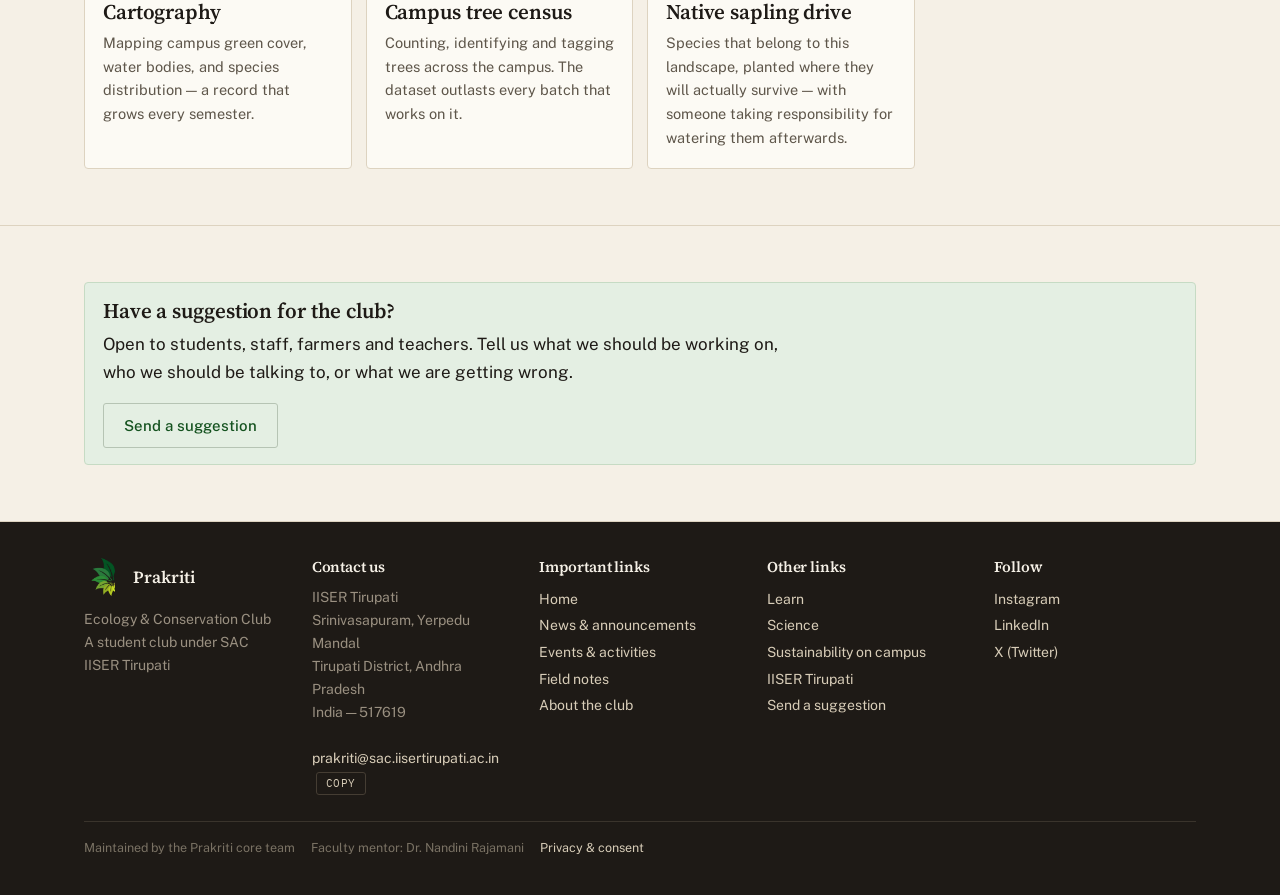
==== commit d0764f5b: "SEO" ====
--- a/index.html
+++ b/index.html
@@ -10,6 +10,46 @@
 <link rel="preconnect" href="https://fonts.googleapis.com">
 <link rel="preconnect" href="https://fonts.gstatic.com" crossorigin>
 <link href="https://fonts.googleapis.com/css2?family=IBM+Plex+Mono&family=Noto+Sans+Telugu:wght@400;600&family=Public+Sans:wght@400;500;600&family=Source+Serif+4:opsz,wght@8..60,600&display=swap" rel="stylesheet">
+<link rel="canonical" href="https://prakriti-iisertirupati.github.io/website/">
+<meta property="og:type" content="website">
+<meta property="og:site_name" content="Prakriti — IISER Tirupati">
+<meta property="og:title" content="Prakriti — Ecology and Conservation Club of IISER Tirupati">
+<meta property="og:description" content="Farmers around Tirupati report what is going wrong in their fields. School students file the reports. Researchers answer them. A student club under the Student Activity Centre, IISER Tirupati.">
+<meta property="og:url" content="https://prakriti-iisertirupati.github.io/website/">
+<meta property="og:image" content="https://prakriti-iisertirupati.github.io/website/assets/img/prakriti-card.png">
+<meta name="twitter:card" content="summary_large_image">
+<script type="application/ld+json">
+{
+  "@context": "https://schema.org",
+  "@type": "Organization",
+  "name": "Prakriti",
+  "alternateName": ["Prakriti Club IISER Tirupati", "Prakriti — The Ecology and Conservation Club of IISER Tirupati", "Prakriti Conservation Club"],
+  "description": "Prakriti is the Ecology and Conservation Club of IISER Tirupati, a student club under the Student Activity Centre.",
+  "url": "https://prakriti-iisertirupati.github.io/website/",
+  "logo": "https://prakriti-iisertirupati.github.io/website/assets/img/prakriti-logo@2x.png",
+  "email": "prakriti@sac.iisertirupati.ac.in",
+  "foundingDate": "2021",
+  "parentOrganization": {
+    "@type": "CollegeOrUniversity",
+    "name": "Indian Institute of Science Education and Research Tirupati",
+    "alternateName": "IISER Tirupati",
+    "url": "https://www.iisertirupati.ac.in/"
+  },
+  "address": {
+    "@type": "PostalAddress",
+    "streetAddress": "Srinivasapuram, Yerpedu Mandal",
+    "addressLocality": "Tirupati",
+    "addressRegion": "Andhra Pradesh",
+    "postalCode": "517619",
+    "addressCountry": "IN"
+  },
+  "sameAs": [
+    "https://instagram.com/prakriti_iisertpt",
+    "https://www.linkedin.com/in/prakriti-club-iiser-tirupati-a6b5a6213/",
+    "https://twitter.com/PrakritiIiser"
+  ]
+}
+</script>
 <link rel="stylesheet" href="assets/css/style.css">
 </head>
 <body>
--- a/assets/css/style.css
+++ b/assets/css/style.css
@@ -310,7 +310,34 @@
 }
 .section--paper .pending{background:var(--millet)}
 
+/* ---------- archive articles ---------- */
+.art-byline{font-size:15px;color:var(--ink-soft);margin-bottom:6px}
+.art-note{font-size:13.5px;color:var(--muted);max-width:70ch;margin:0}
+.prose{max-width:720px;margin:0 auto;font-size:1.02rem;line-height:1.75}
+.prose p{max-width:none}
+.prose h2{margin:2.4rem 0 .9rem;padding-top:1.2rem;border-top:1px solid var(--rule)}
+.prose h2:first-child{margin-top:0;padding-top:0;border-top:0}
+.prose h3{margin:1.9rem 0 .6rem}
+.prose h4{margin:1.4rem 0 .4rem;font-family:var(--sans);font-size:13px;letter-spacing:.1em;text-transform:uppercase;color:var(--laterite)}
+.prose a{overflow-wrap:anywhere}
+.art-part{font-family:var(--mono);font-size:12px;letter-spacing:.08em;text-transform:uppercase;color:var(--laterite)}
+.art-step{display:flex;gap:12px;align-items:baseline;font-size:clamp(16px,1.5vw,19px)}
+.art-step span{flex:none;font-family:var(--mono);font-size:13px;color:var(--paper);background:var(--green);border-radius:50%;width:26px;height:26px;display:inline-flex;align-items:center;justify-content:center;transform:translateY(-2px)}
+.art-fig{margin:1.6rem 0;background:var(--paper);border:1px solid var(--rule);border-radius:4px;padding:10px}
+.art-fig img{margin:0 auto;max-height:520px;width:auto;height:auto}
+.art-fig figcaption{font-size:12.5px;color:var(--muted);padding:8px 4px 0;line-height:1.5}
+.art-scan img{max-height:none;width:100%}
+.art-refs{font-size:14px;color:var(--ink-soft);padding-left:1.4rem}
+.art-refs li{margin-bottom:.45rem}
+.art-back{max-width:720px;margin:2.4rem auto 0;font-size:14.5px}
+
 @media (prefers-reduced-motion:reduce){
   html{scroll-behavior:auto}
   *{animation:none!important;transition:none!important}
 }
+.art-scans{margin:1.8rem 0;border:1px solid var(--rule);border-radius:4px;background:var(--paper);padding:0 14px}
+.art-scans summary{cursor:pointer;padding:12px 0;font-size:14.5px;color:var(--green-dark)}
+.art-scans[open] summary{border-bottom:1px solid var(--rule-soft);margin-bottom:10px}
+.art-scans .art-fig{border:0;background:none;padding:0}
+.art-fig--gone img{display:none}
+.art-fig--gone figcaption::before{content:"Image unavailable — ";font-style:italic}
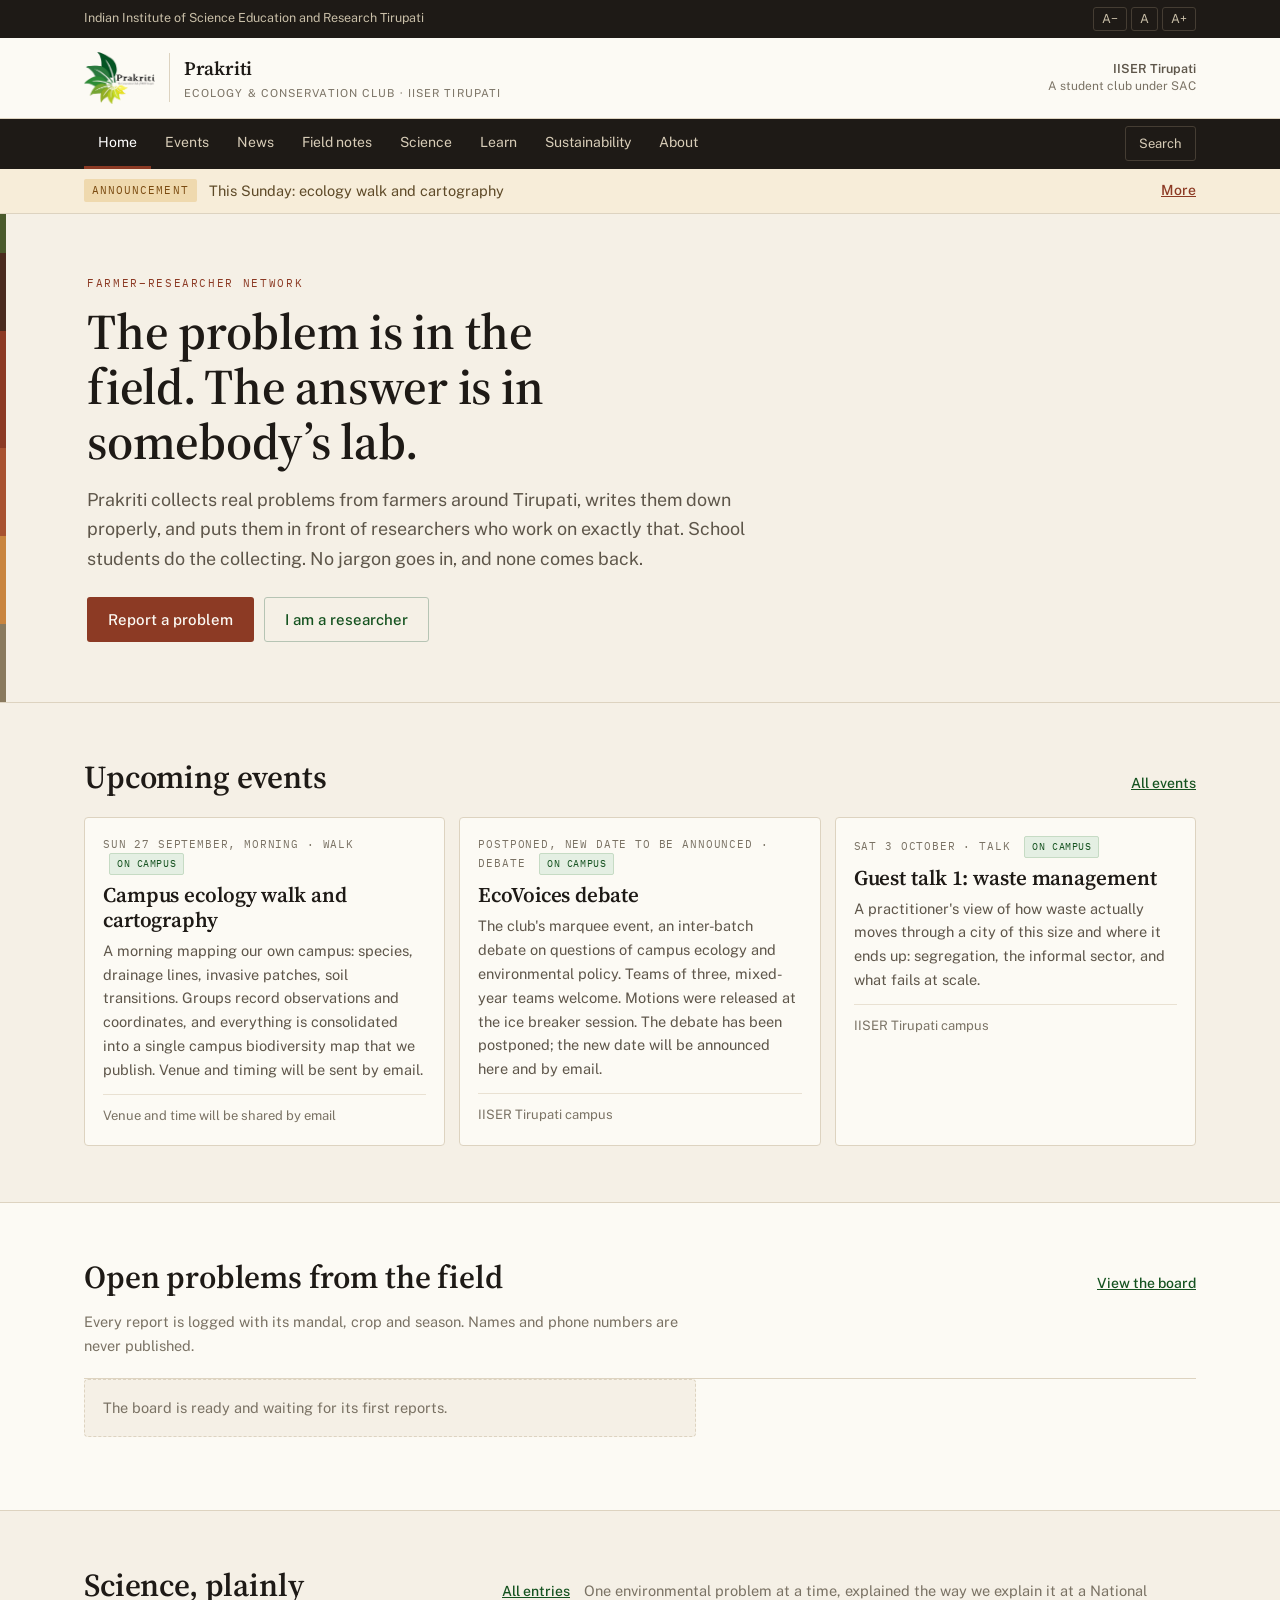
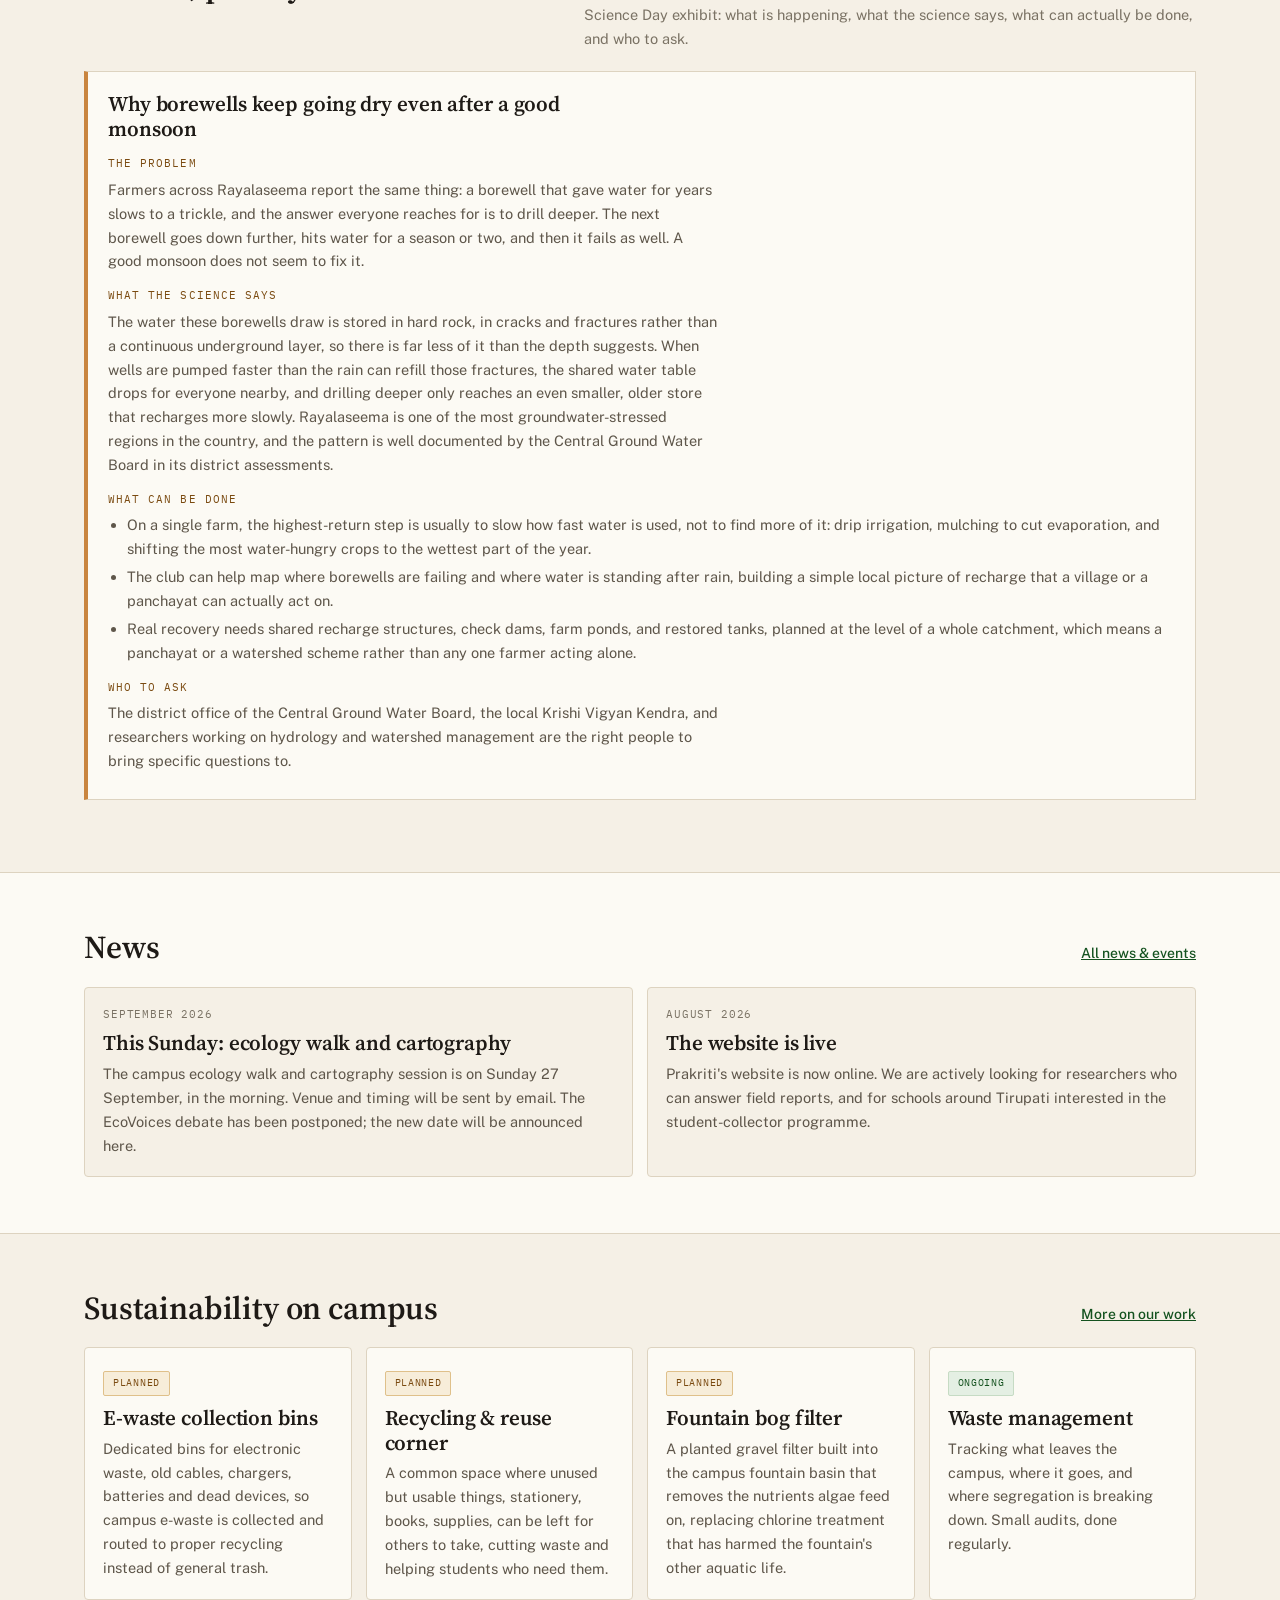
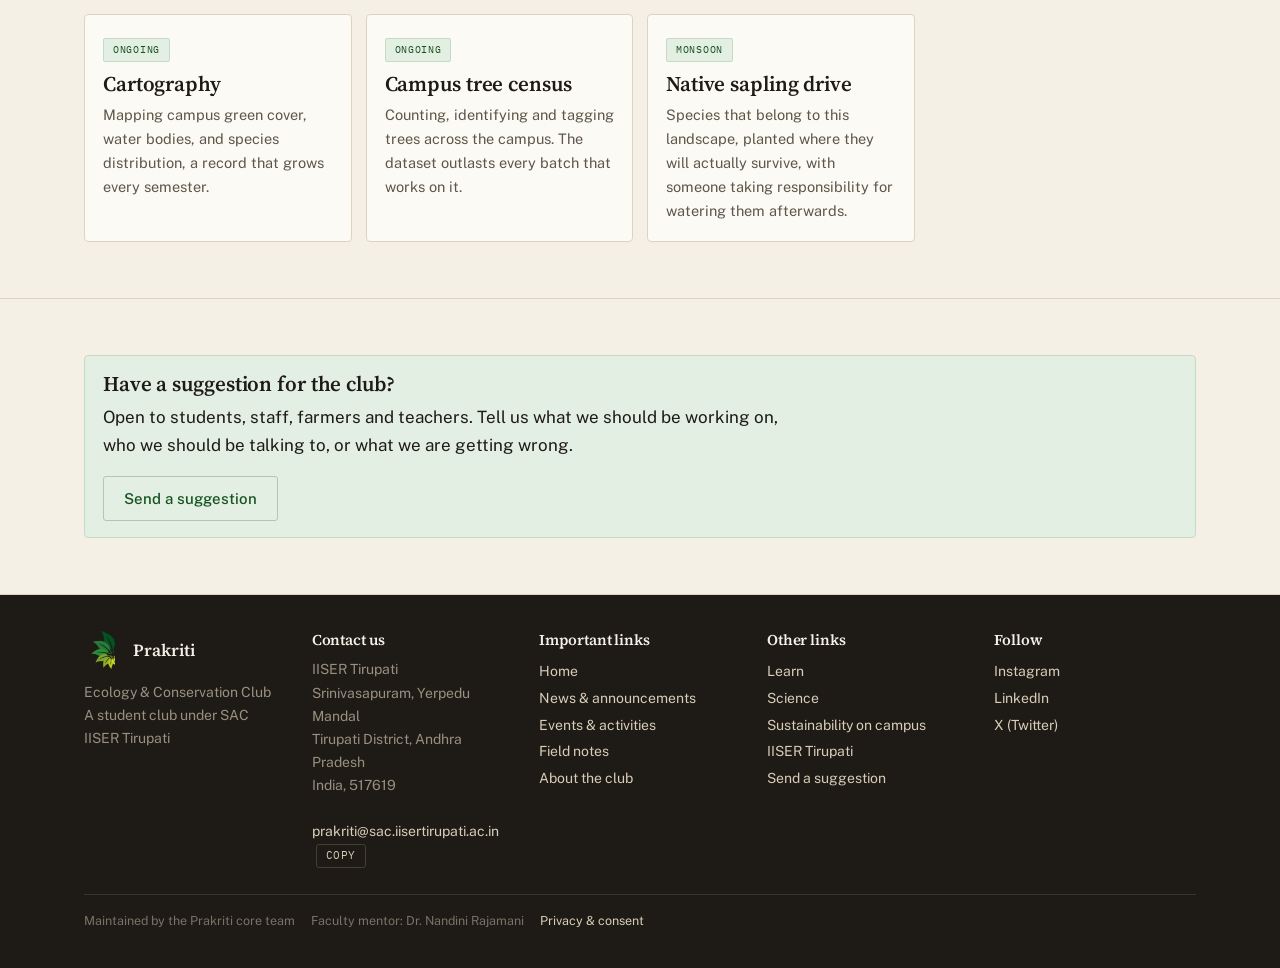
==== commit 976baf2d: "sixth update" ====
--- a/index.html
+++ b/index.html
@@ -3,7 +3,7 @@
 <head>
 <meta charset="utf-8">
 <meta name="viewport" content="width=device-width,initial-scale=1">
-<title>Prakriti — Ecology and Conservation Club of IISER Tirupati</title>
+<title>Prakriti: Ecology and Conservation Club of IISER Tirupati</title>
 <meta name="description" content="Farmers around Tirupati report what is going wrong in their fields. School students file the reports. Researchers answer them. A student club under the Student Activity Centre, IISER Tirupati.">
 <link rel="icon" href="assets/img/favicon.png">
 <link rel="apple-touch-icon" href="assets/img/apple-touch-icon.png">
@@ -12,8 +12,8 @@
 <link href="https://fonts.googleapis.com/css2?family=IBM+Plex+Mono&family=Noto+Sans+Telugu:wght@400;600&family=Public+Sans:wght@400;500;600&family=Source+Serif+4:opsz,wght@8..60,600&display=swap" rel="stylesheet">
 <link rel="canonical" href="https://prakriti-iisertirupati.github.io/website/">
 <meta property="og:type" content="website">
-<meta property="og:site_name" content="Prakriti — IISER Tirupati">
-<meta property="og:title" content="Prakriti — Ecology and Conservation Club of IISER Tirupati">
+<meta property="og:site_name" content="Prakriti, IISER Tirupati">
+<meta property="og:title" content="Prakriti: Ecology and Conservation Club of IISER Tirupati">
 <meta property="og:description" content="Farmers around Tirupati report what is going wrong in their fields. School students file the reports. Researchers answer them. A student club under the Student Activity Centre, IISER Tirupati.">
 <meta property="og:url" content="https://prakriti-iisertirupati.github.io/website/">
 <meta property="og:image" content="https://prakriti-iisertirupati.github.io/website/assets/img/prakriti-card.png">
@@ -23,7 +23,7 @@
   "@context": "https://schema.org",
   "@type": "Organization",
   "name": "Prakriti",
-  "alternateName": ["Prakriti Club IISER Tirupati", "Prakriti — The Ecology and Conservation Club of IISER Tirupati", "Prakriti Conservation Club"],
+  "alternateName": ["Prakriti Club IISER Tirupati", "Prakriti: The Ecology and Conservation Club of IISER Tirupati", "Prakriti Conservation Club"],
   "description": "Prakriti is the Ecology and Conservation Club of IISER Tirupati, a student club under the Student Activity Centre.",
   "url": "https://prakriti-iisertirupati.github.io/website/",
   "logo": "https://prakriti-iisertirupati.github.io/website/assets/img/prakriti-logo@2x.png",
--- a/assets/css/style.css
+++ b/assets/css/style.css
@@ -1,4 +1,4 @@
-/* Prakriti — Conservation Club, IISER Tirupati
+/* Prakriti, Conservation Club, IISER Tirupati
    Direction C: Soil and Signal
    Edit content in assets/js/content.js, not here. */
 
@@ -340,4 +340,4 @@
 .art-scans[open] summary{border-bottom:1px solid var(--rule-soft);margin-bottom:10px}
 .art-scans .art-fig{border:0;background:none;padding:0}
 .art-fig--gone img{display:none}
-.art-fig--gone figcaption::before{content:"Image unavailable — ";font-style:italic}
+.art-fig--gone figcaption::before{content:"Image unavailable: ";font-style:italic}
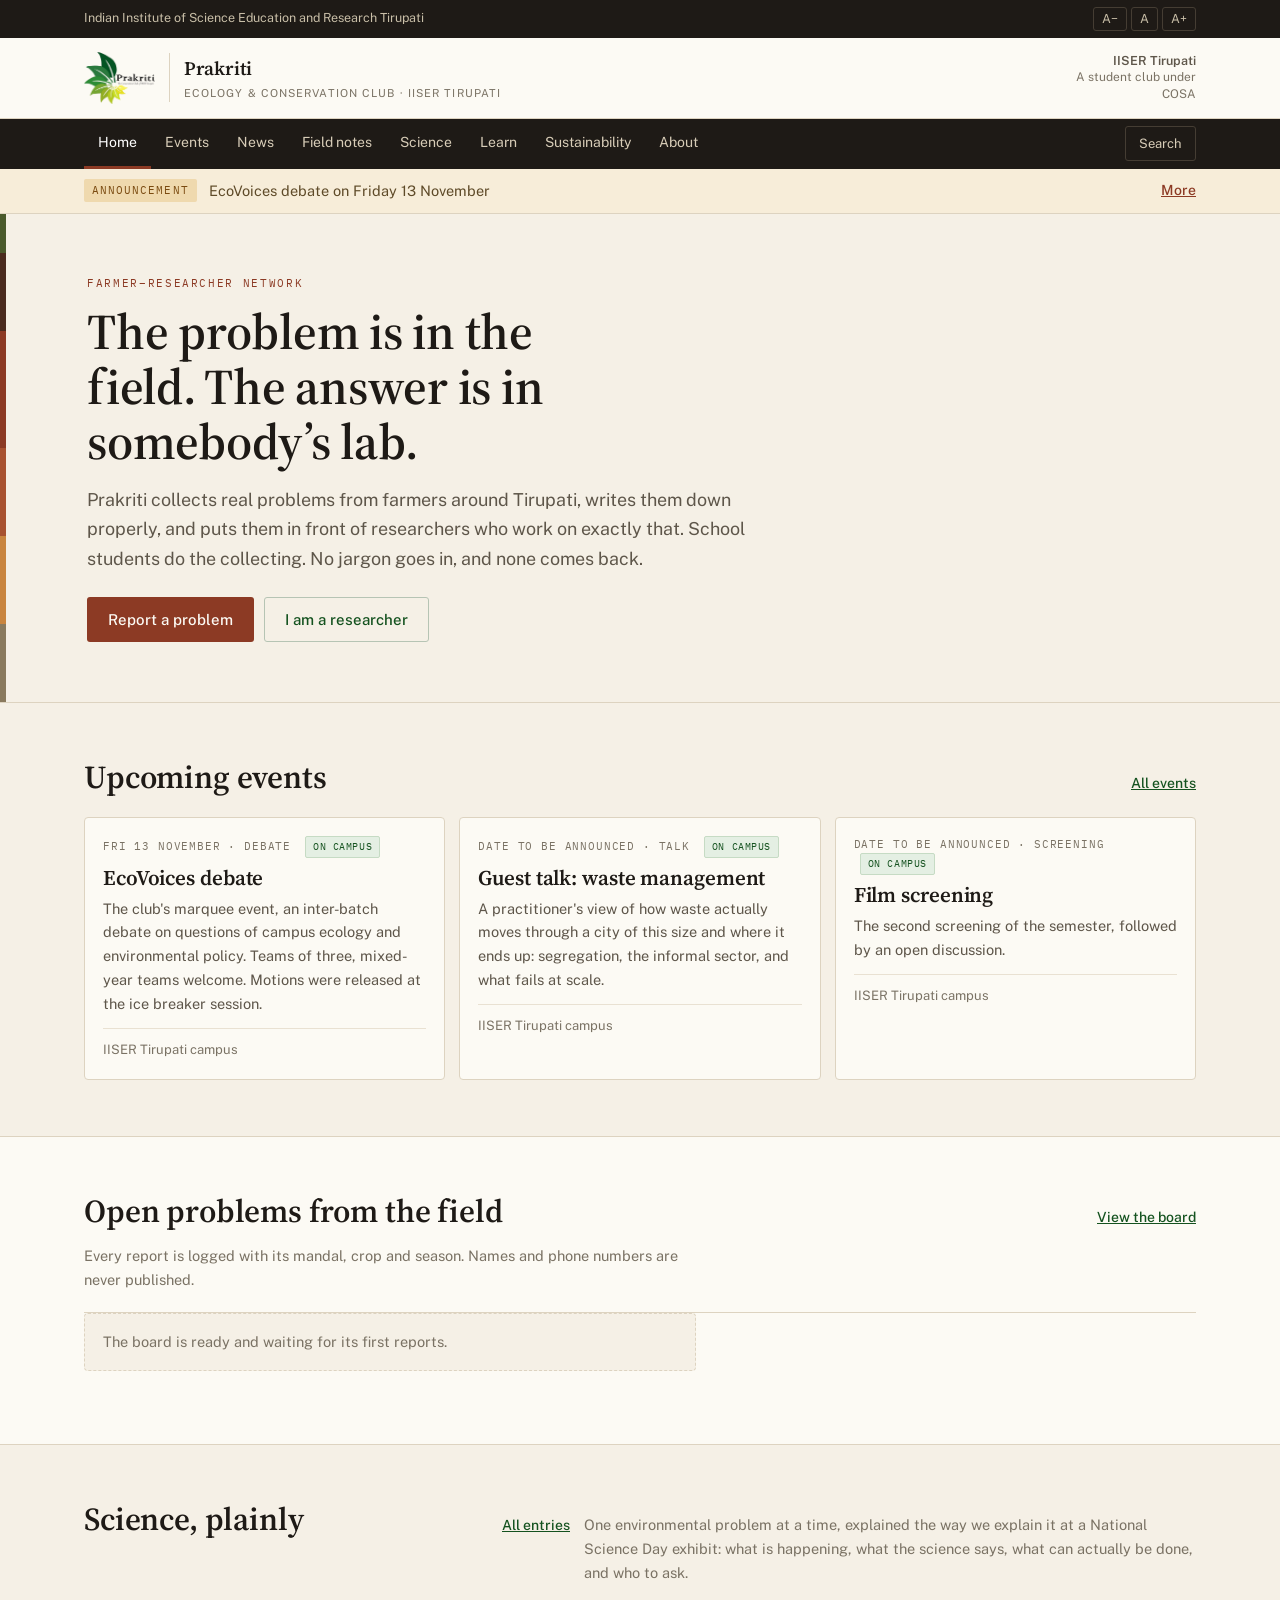
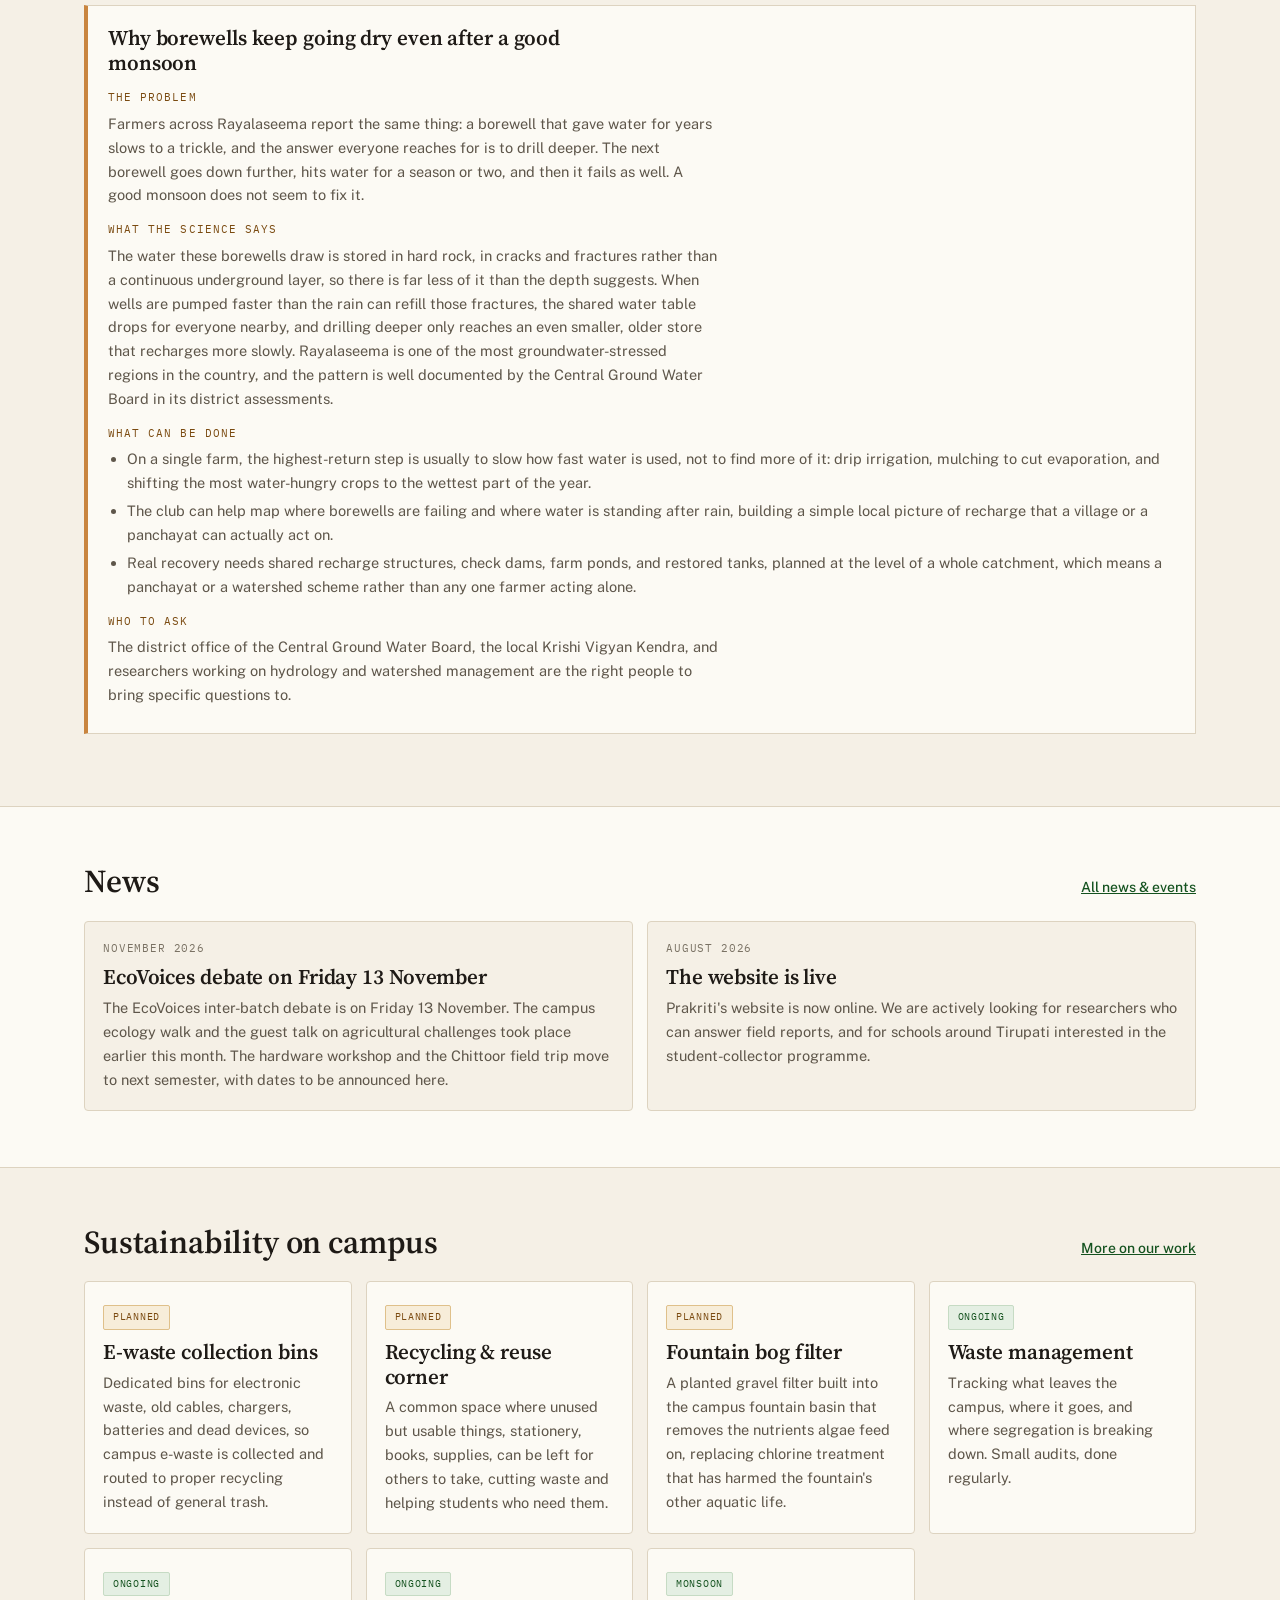
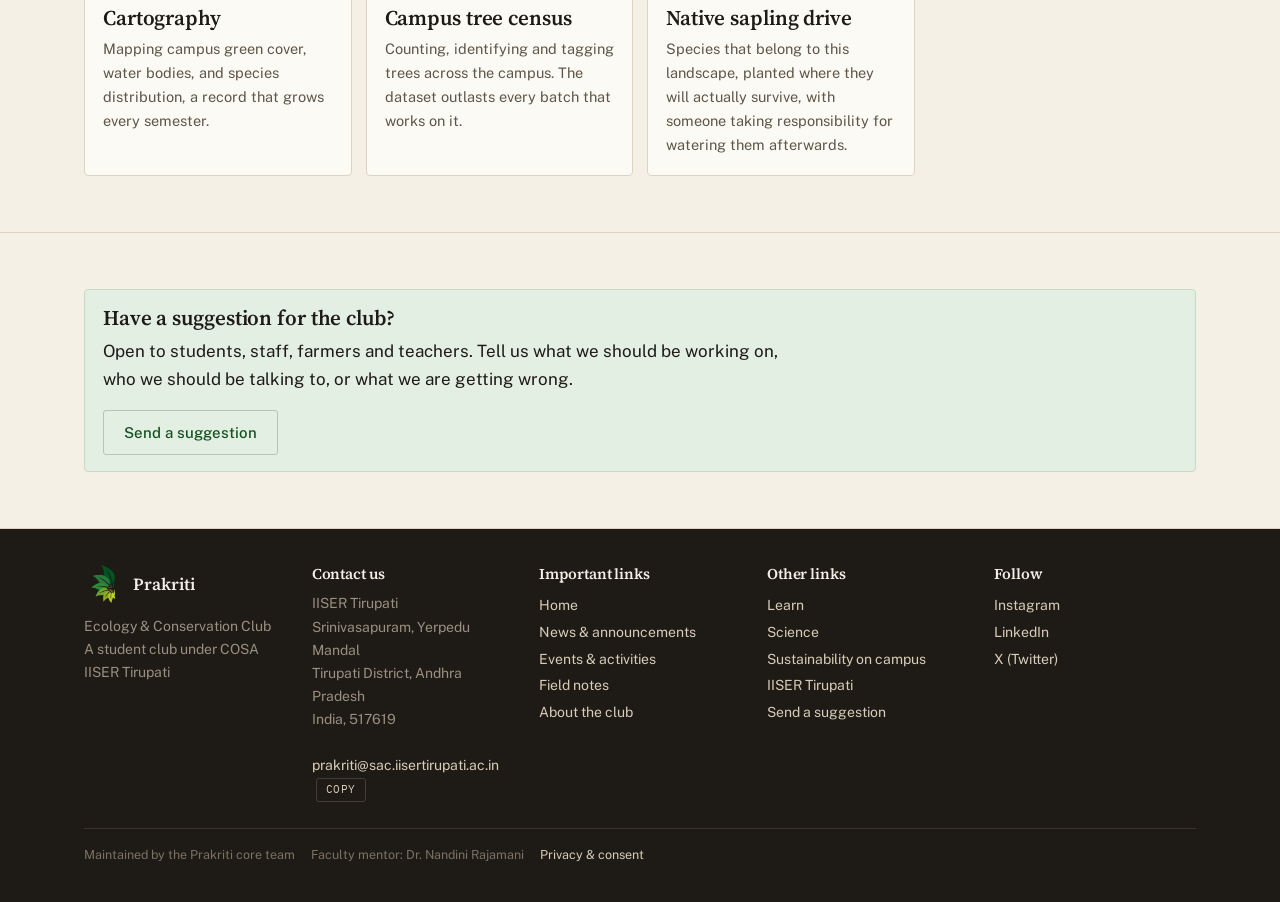
==== commit 8a606f12: "8th update" ====
--- a/index.html
+++ b/index.html
@@ -24,7 +24,7 @@
   "@type": "Organization",
   "name": "Prakriti",
   "alternateName": ["Prakriti Club IISER Tirupati", "Prakriti: The Ecology and Conservation Club of IISER Tirupati", "Prakriti Conservation Club"],
-  "description": "Prakriti is the Ecology and Conservation Club of IISER Tirupati, a student club under the Student Activity Centre.",
+  "description": "Prakriti is the Ecology and Conservation Club of IISER Tirupati, a student club under COSA.",
   "url": "https://prakriti-iisertirupati.github.io/website/",
   "logo": "https://prakriti-iisertirupati.github.io/website/assets/img/prakriti-logo@2x.png",
   "email": "prakriti@sac.iisertirupati.ac.in",
